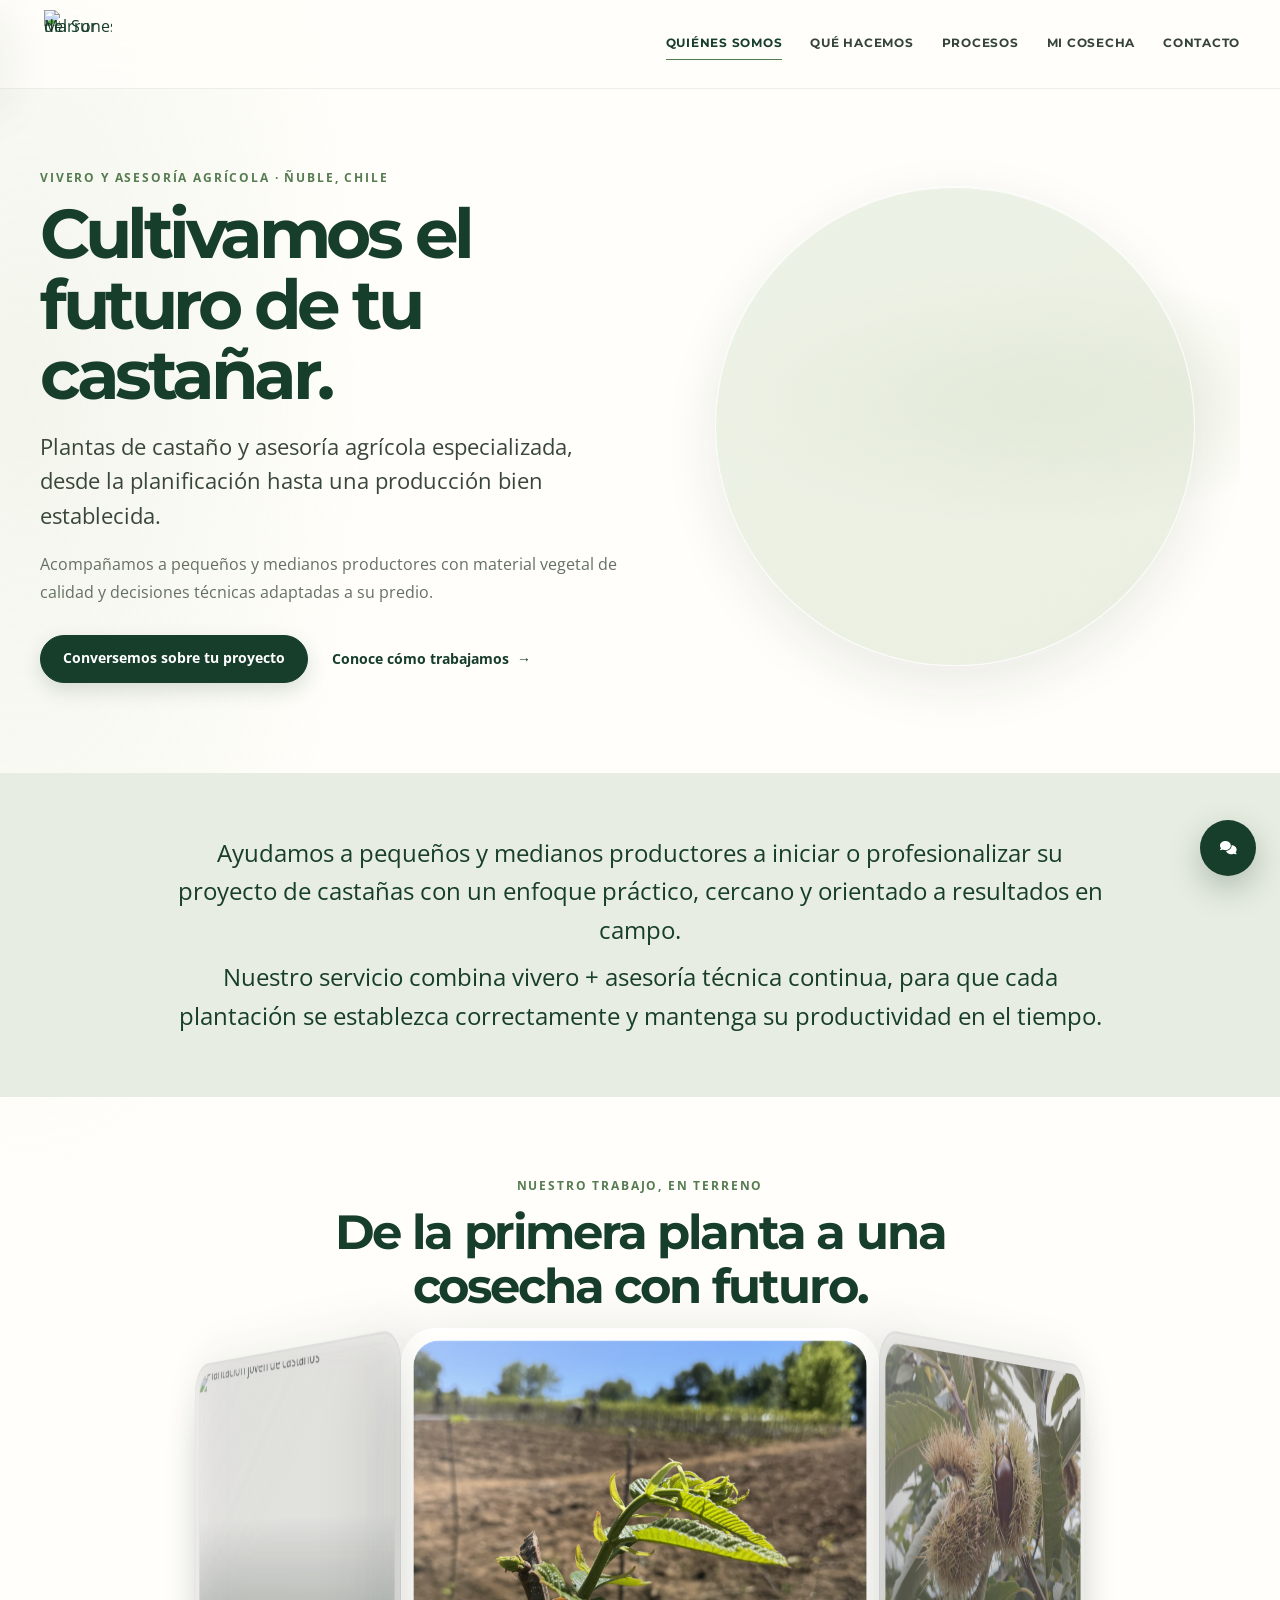
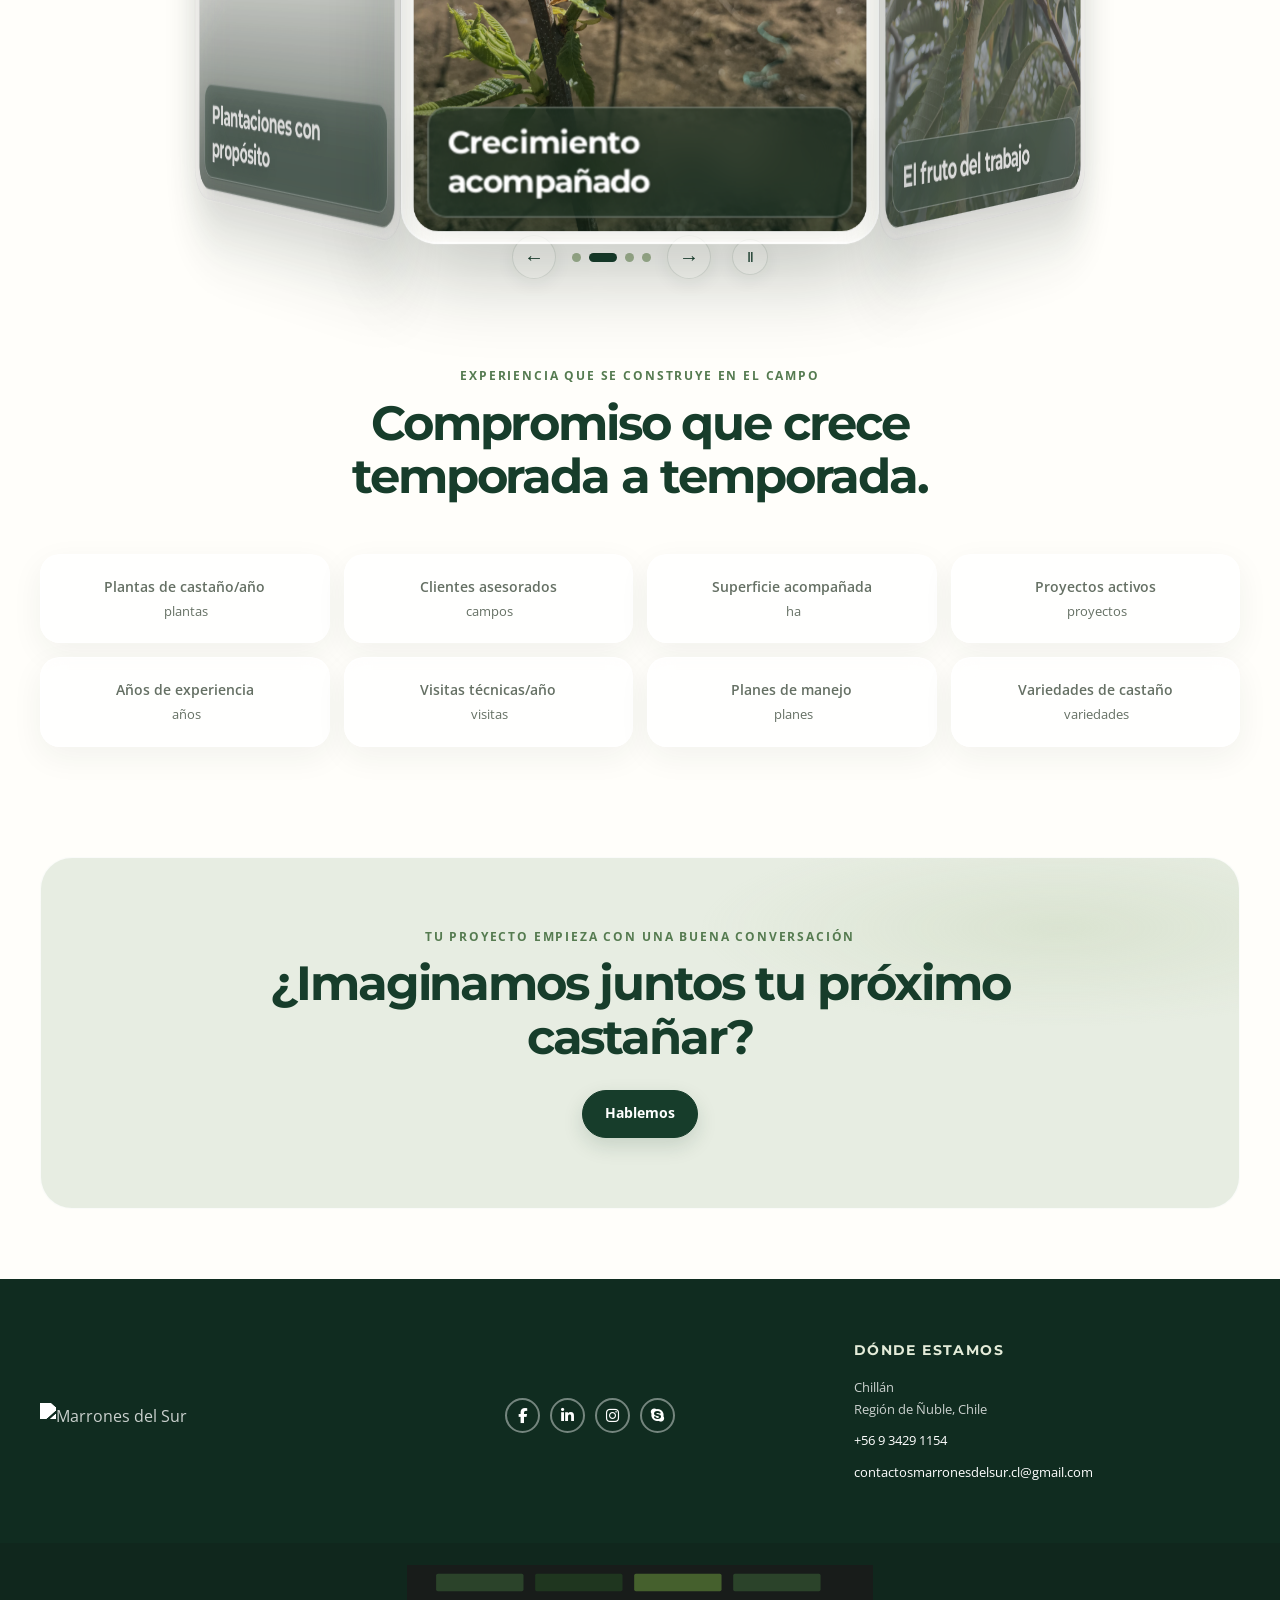
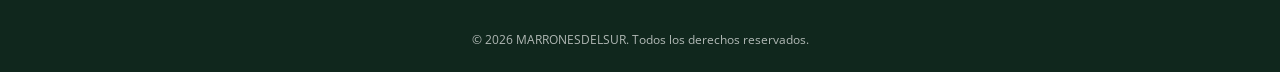
==== index.html @ cff436ea "Add files via upload" ====
<!DOCTYPE html>
<html lang="es">
<head>
    <meta charset="UTF-8">
    <meta name="viewport" content="width=device-width, initial-scale=1.0">
    <title>Marrones del Sur — Plantas y asesoría agrícola</title>
    <meta name="description" content="Vivero de plantas de castaño y asesoría agrícola en Ñuble, Chile. Acompañamos proyectos de plantación desde el diseño hasta la producción.">
    <link rel="stylesheet" href="styles.css">
    <link rel="preconnect" href="https://fonts.googleapis.com">
    <link rel="preconnect" href="https://fonts.gstatic.com" crossorigin>
    <link href="https://fonts.googleapis.com/css2?family=Montserrat:wght@400;700;900&family=Open+Sans:wght@400;700&display=swap" rel="stylesheet">
    <link rel="stylesheet" href="https://cdnjs.cloudflare.com/ajax/libs/font-awesome/6.4.0/css/all.min.css">
</head>
<body>
    <div class="site-wrapper">
        <header class="site-header">
            <div class="bnt-container header-inner">
                <button type="button" class="mobile-menu-trigger" aria-label="Abrir menú">
                    <span class="stick"></span><span class="stick"></span><span class="stick"></span>
                </button>
                <div class="logo">
                    <a href="index.html">
                        <img class="logo-desktop" src="assets/img/logop.png" width="220" height="220" alt="Marrones del Sur">
                        <img class="logo-mobile" src="assets/img/logop.png" width="220" height="220" alt="Marrones del Sur">
                    </a>
                </div>
                <nav class="header-menu nav-primary" id="nav-primary">
                    <ul class="primary-menu">
                        <li><a href="index.html" aria-current="page">Quiénes somos</a></li>
                        <li><a href="fazemos.html">Qué hacemos</a></li>
                        <li><a href="plantas.html">Procesos</a></li>
                        <li><a href="mycosech.html">Mi Cosecha</a></li>
                        <li><a href="contactos.html">Contacto</a></li>
                    </ul>
                </nav>
            </div>
            <div class="mobile-menu-shadow" id="mobile-shadow" hidden></div>
            <nav class="nav-mobile-panel" id="nav-mobile" aria-hidden="true">
                <button type="button" class="mobile-close" id="mobile-close" aria-label="Cerrar menú">&times;</button>
                <ul class="primary-mobile-menu">
                    <li><a href="index.html" aria-current="page">Quiénes somos</a></li>
                    <li><a href="fazemos.html">Qué hacemos</a></li>
                    <li><a href="plantas.html">Procesos</a></li>
                    <li><a href="mycosech.html">Mi Cosecha</a></li>
                    <li><a href="contactos.html">Contacto</a></li>
                </ul>
            </nav>
        </header>

        <main class="site-content">
            <div class="bnt-container content-page">
                <article class="page-article">
                    <div class="entry-content">
                        <section class="row-hero vc-row">
                            <div class="col-spacer"></div>
                            <div class="col-main hero-main">
                                <div class="hero-copy">
                                    <p class="eyebrow">Vivero y asesoría agrícola · Ñuble, Chile</p>
                                    <h1 class="ctadeifilheaders">Cultivamos el futuro de tu castañar.</h1>
                                    <p class="hero-lead">Plantas de castaño y asesoría agrícola especializada, desde la planificación hasta una producción bien establecida.</p>
                                </div>
                                <div class="deifiljustify">
                                    <p>Acompañamos a pequeños y medianos productores con material vegetal de calidad y decisiones técnicas adaptadas a su predio.</p>
                                </div>
                                <div class="hero-actions">
                                    <a class="button-link" href="contactos.html">Conversemos sobre tu proyecto</a>
                                    <a class="text-link" href="fazemos.html">Conoce cómo trabajamos <span aria-hidden="true">→</span></a>
                                </div>
                            </div>
                            <div class="col-image hero-image-wrap">
                                <figure class="dfmaximage hero-video-frame">
                                    <video class="hero-video" autoplay muted loop playsinline preload="metadata" aria-label="Video de Marrones del Sur">
                                        <source src="assets/img/video1.mp4" type="video/mp4">
                                        Tu navegador no admite la reproducción de video.
                                    </video>
                                </figure>
                            </div>
                        </section>

                        <section class="band-awards vc-row">
                            <div class="col-spacer"></div>
                            <div class="col-main awards-inner ctadeifilsm">
                                <p>Ayudamos a pequeños y medianos productores a iniciar o profesionalizar su proyecto de castañas con un enfoque práctico, cercano y orientado a resultados en campo.</p>
                                <p>Nuestro servicio combina vivero + asesoría técnica continua, para que cada plantación se establezca correctamente y mantenga su productividad en el tiempo.</p>
                            </div>
                            <div class="col-spacer"></div>
                        </section>

                        <section class="section-heading">
                            <p class="eyebrow">Nuestro trabajo, en terreno</p>
                            <h2>De la primera planta a una cosecha con futuro.</h2>
                        </section>

                        <section class="gallery-carousel" role="region" aria-label="Galería fotográfica" aria-roledescription="carrusel">
                            <div class="gallery-viewport">
                                <div class="gallery-track" aria-live="off">
                                    <figure class="gallery-cell" role="group" aria-roledescription="diapositiva" aria-label="1 de 4">
                                        <img src="assets/img/1.jpg" alt="Plantación joven de castaños" loading="lazy">
                                        <figcaption>Plantaciones con propósito</figcaption>
                                    </figure>
                                    <figure class="gallery-cell" role="group" aria-roledescription="diapositiva" aria-label="2 de 4" aria-hidden="true">
                                        <img src="assets/img/2.jpg" alt="Brote joven de castaño en terreno" loading="lazy">
                                        <figcaption>Crecimiento acompañado</figcaption>
                                    </figure>
                                    <figure class="gallery-cell" role="group" aria-roledescription="diapositiva" aria-label="3 de 4" aria-hidden="true">
                                        <img src="assets/img/3.jpg" alt="Erizos de castaño en el árbol" loading="lazy">
                                        <figcaption>El fruto del trabajo</figcaption>
                                    </figure>
                                    <figure class="gallery-cell" role="group" aria-roledescription="diapositiva" aria-label="4 de 4" aria-hidden="true">
                                        <img src="assets/img/4.jpg" alt="Productor recorriendo una plantación de castaños" loading="lazy">
                                        <figcaption>Experiencia de campo</figcaption>
                                    </figure>
                                </div>
                            </div>
                            <div class="gallery-controls" aria-label="Controles de la galería">
                                <button class="gallery-arrow gallery-prev" type="button" aria-label="Fotografía anterior">&larr;</button>
                                <div class="gallery-pagination" role="group" aria-label="Elegir fotografía">
                                    <button type="button" aria-label="Mostrar fotografía 1" aria-pressed="true"></button>
                                    <button type="button" aria-label="Mostrar fotografía 2" aria-pressed="false"></button>
                                    <button type="button" aria-label="Mostrar fotografía 3" aria-pressed="false"></button>
                                    <button type="button" aria-label="Mostrar fotografía 4" aria-pressed="false"></button>
                                </div>
                                <button class="gallery-arrow gallery-next" type="button" aria-label="Fotografía siguiente">&rarr;</button>
                                <button class="gallery-autoplay" type="button" aria-label="Pausar carrusel" aria-pressed="false">
                                    <span aria-hidden="true">Ⅱ</span>
                                </button>
                            </div>
                        </section>

                        <section class="stats-section">
                            <div class="section-heading stats-heading">
                                <p class="eyebrow">Experiencia que se construye en el campo</p>
                                <h2>Compromiso que crece temporada a temporada.</h2>
                            </div>
                            <div class="stats-row">
                                <div class="contador">
                                    <div class="contadornome">Plantas de castaño/año</div>
                                    <div class="contadorvalor"><span class="mycontador" data-valor="120000"></span><span class="suffix"> plantas</span></div>
                                </div>
                                <div class="contador">
                                    <div class="contadornome">Clientes asesorados</div>
                                    <div class="contadorvalor"><span class="mycontador" data-valor="350"></span><span class="suffix"> campos</span></div>
                                </div>
                                <div class="contador">
                                    <div class="contadornome">Superficie acompañada</div>
                                    <div class="contadorvalor"><span class="mycontador" data-valor="4200"></span><span class="suffix"> ha</span></div>
                                </div>
                                <div class="contador">
                                    <div class="contadornome">Proyectos activos</div>
                                    <div class="contadorvalor"><span class="mycontador" data-valor="95"></span><span class="suffix"> proyectos</span></div>
                                </div>
                            </div>
                            <div class="stats-row stats-row-second">
                                <div class="contador">
                                    <div class="contadornome">Años de experiencia</div>
                                    <div class="contadorvalor"><span class="mycontador" data-valor="14"></span><span class="suffix"> años</span></div>
                                </div>
                                <div class="contador">
                                    <div class="contadornome">Visitas técnicas/año</div>
                                    <div class="contadorvalor"><span class="mycontador" data-valor="780"></span><span class="suffix"> visitas</span></div>
                                </div>
                                <div class="contador">
                                    <div class="contadornome">Planes de manejo</div>
                                    <div class="contadorvalor"><span class="mycontador" data-valor="260"></span><span class="suffix"> planes</span></div>
                                </div>
                                <div class="contador">
                                    <div class="contadornome">Variedades de castaño</div>
                                    <div class="contadorvalor"><span class="mycontador" data-valor="18"></span><span class="suffix"> variedades</span></div>
                                </div>
                            </div>
                        </section>
                        <section class="home-cta">
                            <p class="eyebrow">Tu proyecto empieza con una buena conversación</p>
                            <h2>¿Imaginamos juntos tu próximo castañar?</h2>
                            <a class="button-link" href="contactos.html">Hablemos</a>
                        </section>
                    </div>
                </article>
            </div>
        </main>

        <footer class="site-footer">
            <div class="sidebar-footer">
                <div class="bnt-container footer-widgets">
                    <div class="widget-footer footer-logo">
                        <img src="assets/img/logop.png" width="199" height="91" alt="Marrones del Sur">
                    </div>
                    <div class="widget-footer footer-social-wrap">
                        <ul class="list-inline">
                            <li><a href="https://www.facebook.com/profile.php?id=61589326258196" target="_blank" rel="noopener" class="btn-social btn-outline" aria-label="Facebook"><i class="fab fa-facebook-f"></i></a></li>
                            <li><a href="https://www.linkedin.com/in/marrones-del-sur-b5a795414/" target="_blank" rel="noopener" class="btn-social btn-outline" aria-label="LinkedIn"><i class="fab fa-linkedin-in"></i></a></li>
                            <li><a href="https://www.instagram.com/marronesdelsur/" target="_blank" rel="noopener" class="btn-social btn-outline" aria-label="Instagram"><i class="fab fa-instagram"></i></a></li>
                            <li><a href="skype:live:deifil.technology_3?chat" class="btn-social btn-outline" aria-label="Skype"><i class="fab fa-skype"></i></a></li>
                        </ul>
                    </div>
                    <div class="widget-footer">
                        <h3 class="widget-title">DÓNDE ESTAMOS</h3>
                        <div class="textwidget">
                            <p>Chillán<br>Región de Ñuble, Chile</p>
                            <p><a href="tel:+56934291154">+56 9 3429 1154</a></p>
                            <p><a href="mailto:contactosmarronesdelsur.cl@gmail.com">contactosmarronesdelsur.cl@gmail.com</a></p>
                        </div>
                    </div>
                </div>
            </div>
            <div class="bottom-footer">
                <div class="bnt-container bottom-inner">
                    <img class="financiamento" src="barra-financiamento.svg" alt="barra de financiamento">
                    <p class="copyright">© 2026 MARRONESDELSUR. Todos los derechos reservados.</p>
                    <div class="byaddup">
                        <span class="byaddup-credit"><span class="line"></span>by<span class="therock">JLSP</span></span>
                    </div>
                </div>
            </div>
        </footer>
    </div>

    <div class="chatbot-widget">
        <button type="button" class="chatbot-toggle" aria-expanded="false" aria-label="Abrir chat de ayuda">
            <span class="chatbot-icon"><i class="fas fa-comments"></i></span>
        </button>
        <div class="chatbot-panel" hidden>
            <div class="chatbot-header">
                <span>Asistente</span>
                <button type="button" class="chatbot-close" aria-label="Cerrar chat">&times;</button>
            </div>
            <div class="chatbot-body" aria-live="polite">
                <div class="chatbot-message bot">Hola, ¿en qué podemos ayudarte hoy?</div>
            </div>
            <form class="chatbot-form">
                <label class="screen-reader" for="chatbot-input">Mensaje para el chat</label>
                <input id="chatbot-input" class="chatbot-input" type="text" placeholder="Escribe tu mensaje..." autocomplete="off">
                <button type="submit" class="chatbot-send">Enviar</button>
            </form>
        </div>
    </div>
    <script src="script.js"></script>
</body>
</html>
---- styles.css ----
﻿/* RÃ©plica visual home-es Deifil (tema addup + estilos propios del sitio) */

*,
*::before,
*::after {
    box-sizing: border-box;
}

html {
    font-size: 62.5%;
    overflow-y: scroll;
}

body {
    margin: 0;
    font-family: "Open Sans", Arial, sans-serif;
    font-size: 1.4rem;
    line-height: 1.5;
    color: #333;
    background: #fff;
}

img {
    max-width: 100%;
    height: auto;
    vertical-align: middle;
}

a {
    color: #003300;
    text-decoration: none;
}

a:hover {
    text-decoration: underline;
}

.site-wrapper {
    margin: 0 auto;
    position: relative;
}

.bnt-container {
    width: 100%;
    margin: 0 auto;
    padding: 0 5%;
    max-width: 1200px;
}

/* â€”â€” Header (addup) â€”â€” */
.site-header {
    background: #fff;
    z-index: 999;
}

.header-inner {
    display: flex;
    justify-content: space-between;
    align-items: center;
    flex-wrap: wrap;
    padding-top: 2rem;
    padding-bottom: 2rem;
    gap: 1rem;
}

.logo a {
    display: inline-flex;
    align-items: center;
    justify-content: center;
    width: 110px;
    height: 110px;
    line-height: 0;
    background: #ffffff;
    border-radius: 0 !important;
    overflow: hidden;
}

.logo a img,
.logo-desktop,
.logo-mobile {
    border-radius: 0 !important;
}

.logo-desktop {
    display: block;
    max-height: 90px;
    width: auto;
}

.logo-mobile {
    display: none;
    max-height: 80px;
}

.nav-primary {
    display: flex;
    justify-content: flex-end;
}

.primary-menu {
    display: flex;
    flex-wrap: wrap;
    list-style: none;
    margin: 0;
    padding: 0;
    gap: 0 3rem;
    font-family: Montserrat, Arial, sans-serif;
    font-weight: 400;
    text-transform: uppercase;
    font-size: 1.2rem;
}

.primary-menu li {
    margin: 0;
}

.primary-menu a {
    display: block;
    padding: 1.5rem 0;
    color: #333;
    text-decoration: none;
    transition: color 0.2s ease-in-out;
}

.primary-menu a:hover {
    color: #00b285;
    text-decoration: none;
}

.primary-menu a[aria-current="page"] {
    color: #00b285;
    text-decoration: none;
}

.mobile-menu-trigger {
    display: none;
    flex-direction: column;
    justify-content: center;
    gap: 0.4rem;
    width: 6rem;
    padding: 1rem 0;
    background: none;
    border: none;
    cursor: pointer;
    color: #333;
}

.mobile-menu-trigger .stick {
    display: block;
    height: 0.4rem;
    width: 2.4rem;
    background: currentColor;
}

.mobile-menu-shadow {
    display: none;
    position: fixed;
    inset: 0;
    background: #000;
    opacity: 0.6;
    z-index: 99998;
}

.mobile-menu-shadow.is-open {
    display: block;
}

.nav-mobile-panel {
    position: fixed;
    z-index: 99999;
    top: 0;
    left: 0;
    height: 100%;
    width: min(80%, 320px);
    max-width: 80%;
    background: #ddd;
    padding: 4rem 0 1rem;
    transform: translateX(-100%);
    transition: transform 0.35s ease;
    overflow-y: auto;
    font-family: Montserrat, Arial, sans-serif;
}

.nav-mobile-panel.is-open {
    transform: translateX(0);
}

.mobile-close {
    position: absolute;
    top: 1rem;
    right: 1.5rem;
    font-size: 3rem;
    line-height: 1;
    background: none;
    border: none;
    cursor: pointer;
    color: #333;
}

.primary-mobile-menu {
    list-style: none;
    margin: 0;
    padding: 0;
}

.primary-mobile-menu a {
    display: block;
    font-size: 1.8rem;
    text-transform: uppercase;
    padding: 1rem 3rem;
    border-bottom: 1px solid #ccc;
    color: #333;
}

.primary-mobile-menu a:hover {
    background: #ccc;
    text-decoration: none;
}

/* â€”â€” Contenido â€”â€” */
.site-content {
    padding: 0 0 4rem;
}

.screen-reader {
    position: absolute;
    width: 1px;
    height: 1px;
    padding: 0;
    margin: -1px;
    overflow: hidden;
    clip: rect(0, 0, 0, 0);
    white-space: nowrap;
    border: 0;
}

.entry-content {
    margin-top: -4rem;
}

/* Hero fila tipo VC full width + columnas */
.row-hero {
    display: grid;
    grid-template-columns: 1fr minmax(0, 5.5fr) minmax(0, 3fr);
    gap: 0;
    align-items: start;
    margin-top: -4rem;
    padding-bottom: 2rem;
    background: #fff;
}

.col-spacer {
    min-height: 1px;
}

.hero-main {
    padding: 6rem 4% 4rem;
    min-width: 0; /* evitar que el contenido se encoja inesperadamente */
}

.ctadeifilheaders {
    color: #003300 !important;
    font-size: 4rem;
    font-weight: 900;
    line-height: 1.15;
    margin-bottom: 2rem;
}

.ctadeifilheaders p {
    margin: 0;
}

.deifiljustify {
    font-size: 1.4rem;
    line-height: 1.65;
    color: #333;
}

.deifiljustify p {
    margin: 0 0 1.6rem;
    text-align: justify;
}

.hero-image-wrap {
    padding: 4rem 5% 4rem 0;
    display: flex;
    justify-content: flex-end;
    align-items: center;
    min-width: 0;
}

@keyframes dfmaximage-appear {
    from {
        opacity: 0;
        transform: translateY(1.6rem);
    }
    to {
        opacity: 1;
        transform: translateY(0);
    }
}

.dfmaximage {
    width: 100%;
    max-width: 600px;
}
.dfmaximage img {
    max-height: 500px;
    width: auto;
    max-width: 100%;
    display: block;
    animation: dfmaximage-appear 0.85s ease-out 0.12s both;
}

/* Mano detrás de las castañas: superponer con grid y animar subiendo sin mover la posición de las castañas */
.dfmaximage {
    position: relative;
    display: grid; /* coloca ambas imágenes en la misma celda para superponerlas */
    isolation: isolate; /* garantizar que los z-index de los hijos respeten el orden dentro de este contenedor */
}
.dfmaximage img {
    grid-area: 1/1;
    justify-self: end;
    align-self: end;
    width: auto;
    max-height: 500px;
}
.dfmaximage img.img-castanas {
    position: relative;
    z-index: 10; /* las castañas permanecen siempre por delante */
}
.dfmaximage img.img-hand {
    position: relative;
    z-index: 1; /* mano permanentemente detrás */
    transform-origin: center bottom;
    /* iniciar claramente detrás de las castañas */
    transform: translateY(120px);
    /* animación una sola vez y mantener el estado final (quedarse arriba) */
    animation: hand-rise 3.2s ease-in-out 0.25s 1 forwards;
    will-change: transform;
}

@keyframes hand-rise {
    0% { transform: translateY(120px) scale(1); }
    30% { transform: translateY(20px) scale(0.98); }
    50% { transform: translateY(-30px) scale(1.02); }
    75% { transform: translateY(-20px) scale(1); }
    100% { transform: translateY(-30px) scale(1.02); } /* quedarse arriba */
}

@media (prefers-reduced-motion: reduce) {
    .dfmaximage img.img-hand { animation: none; }
}

/* Forzar figura e imagen a ocupar la columna derecha en layouts flex/grid */
.hero-image-wrap > .dfmaximage {
    width: 100% !important;
    min-width: 0 !important;
    flex: 1 1 100% !important;
    display: block !important;
}
.hero-image-wrap > .dfmaximage img {
    width: auto !important;
    height: auto !important;
    max-width: 100% !important;
}

    .chatbot-widget {
        position: fixed;
        right: 1.5rem;
        bottom: 1.5rem;
        z-index: 999999;
        font-family: "Open Sans", Arial, sans-serif;
        text-align: left;
    }

    .chatbot-toggle {
        display: inline-flex;
        align-items: center;
        justify-content: center;
        width: 4.8rem;
        height: 4.8rem;
        border: none;
        border-radius: 50%;
        background: #00b285;
        color: #fff;
        cursor: pointer;
        box-shadow: 0 1rem 2rem rgba(0, 0, 0, 0.18);
    }

    .chatbot-toggle:hover,
    .chatbot-close:hover,
    .chatbot-send:hover {
        filter: brightness(1.05);
    }

    .chatbot-panel {
        display: flex;
        flex-direction: column;
        width: min(320px, calc(100vw - 3rem));
        max-height: 420px;
        margin-top: 0.75rem;
        padding: 1rem;
        border-radius: 1rem;
        background: #fff;
        box-shadow: 0 1rem 2rem rgba(0, 0, 0, 0.18);
        border: 1px solid rgba(0, 0, 0, 0.08);
    }

    .chatbot-header {
        display: flex;
        justify-content: space-between;
        align-items: center;
        gap: 0.5rem;
        margin-bottom: 0.75rem;
        font-weight: 700;
        color: #003300;
    }

    .chatbot-close {
        width: 2.6rem;
        height: 2.6rem;
        border: none;
        border-radius: 50%;
        background: #f2f2f2;
        color: #333;
        cursor: pointer;
        font-size: 1.4rem;
        line-height: 1;
    }

    .chatbot-body {
        overflow-y: auto;
        flex: 1;
        padding-right: 0.25rem;
    }

    .chatbot-message {
        margin-bottom: 0.75rem;
        padding: 0.85rem 1rem;
        border-radius: 1rem;
        max-width: 100%;
        line-height: 1.4;
    }

    .chatbot-message.bot {
        background: #f7f9f5;
        color: #333;
        align-self: flex-start;
    }

    .chatbot-message.user {
        background: #00b285;
        color: #fff;
        align-self: flex-end;
    }

    .chatbot-form {
        display: flex;
        gap: 0.5rem;
        margin-top: 0.75rem;
    }

    .chatbot-input {
        flex: 1;
        min-width: 0;
        padding: 0.9rem 1rem;
        border: 1px solid #ccc;
        border-radius: 999px;
        font: inherit;
    }

    .chatbot-send {
        min-width: 5.5rem;
        border: none;
        border-radius: 999px;
        background: #00b285;
        color: #fff;
        cursor: pointer;
        padding: 0 1rem;
        font-weight: 700;
    }

    .chatbot-panel[hidden] {
        display: none;
    }

/* Banda premios */
.band-awards {
    display: grid;
    grid-template-columns: 1fr minmax(0, 6fr) 1fr;
    background-color: #cce5cc !important;
    width: 100vw;
    max-width: 100vw;
    margin-left: calc(50% - 50vw);
    margin-right: calc(50% - 50vw);
    margin-top: -1.2rem;
    padding: 0;
}

.awards-inner {
    padding: 3.5rem 5% 5rem;
}

.ctadeifilsm {
    color: #003300 !important;
    font-size: 1.4rem;
    font-weight: 900;
    text-align: center;
}

.ctadeifilsm p {
    margin: 0 0 1.2rem;
}

/* GalerÃ­a 4 columnas a ancho completo */
.gallery-row {
    display: grid;
    grid-template-columns: repeat(4, 1fr);
    gap: 0;
    margin-top: -4rem;
    width: 100vw;
    max-width: 100vw;
    margin-left: calc(50% - 50vw);
    margin-right: calc(50% - 50vw);
    position: relative;
    animation: galleryWheel 20s ease-in-out infinite;
}

.gallery-cell {
    line-height: 0;
    overflow: hidden;
    min-height: 200px;
}

.gallery-cell img {
    width: 100%;
    height: auto;
    object-fit: cover;
    display: block;
}

@keyframes galleryWheel {
    0% { transform: translateX(0); }
    25% { transform: translateX(6%); }
    50% { transform: translateX(0); }
    75% { transform: translateX(-6%); }
    100% { transform: translateX(0); }
}

/* Respecta la preferencia de usuario por reducir movimiento */
@media (prefers-reduced-motion: reduce) {
    .gallery-row { animation: none; }
}

/* EstadÃ­sticas / contadores */
.stats-section {
    margin-top: 7.5rem;
    margin-bottom: 4rem;
    padding: 0;
}

.stats-row {
    display: grid;
    grid-template-columns: repeat(4, 1fr);
    gap: 2rem 1.5rem;
    margin-bottom: 4rem;
}

.stats-row-second {
    margin-top: 3.5rem;
    padding-top: 3.5rem;
    border-top: 1px solid #ddd;
}

.contador {
    color: #003300;
    text-align: center;
}

.contadornome {
    font-size: 2rem;
    text-align: center;
    font-weight: 900;
    margin-bottom: 0.8rem;
    line-height: 1.25;
}

.contadorvalor {
    display: flex;
    align-items: baseline;
    justify-content: center;
    flex-wrap: wrap;
    gap: 0.25rem;
    font-size: 4.8rem;
    font-weight: 900;
    line-height: 1;
}

.mycontador {
    min-width: 0;
}

.contadorvalor .suffix {
    font-size: 1.6rem;
    font-weight: 400;
    color: #333;
}

/* â€”â€” Footer â€”â€” */
.site-footer {
    color: #ccc;
}

.sidebar-footer {
    background-color: #003300;
    padding: 5rem 0 4rem;
}

.footer-widgets {
    display: grid;
    grid-template-columns: repeat(4, 1fr);
    gap: 3rem 2rem;
    align-items: start;
}

.footer-logo img {
    max-width: 199px;
}

.widget-title {
    font-family: Montserrat, Arial, sans-serif;
    font-size: 1.4rem;
    font-weight: 700;
    text-transform: uppercase;
    letter-spacing: 0.12em;
    color: #fff;
    margin: 0 0 2rem;
}

.footer-menu {
    list-style: none;
    margin: 0;
    padding: 0;
}

.footer-menu li {
    margin-bottom: 0.8rem;
    border-bottom: 1px solid rgba(255, 255, 255, 0.15);
    padding-bottom: 0.8rem;
}

.footer-menu li:last-child {
    border-bottom: none;
}

.footer-menu a,
.textwidget a {
    color: #fff;
    font-size: 1.3rem;
    text-decoration: none;
}

.footer-menu a:hover,
.textwidget a:hover {
    border-bottom: 1px solid #fff;
    text-decoration: none;
}

.textwidget {
    font-size: 1.3rem;
    line-height: 1.65;
}

.textwidget p {
    margin: 0 0 1rem;
}

.list-inline {
    display: flex;
    justify-content: space-around;
    align-items: center;
    flex-wrap: wrap;
    gap: 1rem;
    list-style: none;
    margin: 0;
    padding: 0;
}

.btn-social {
    display: inline-flex;
    align-items: center;
    justify-content: center;
    width: 35px;
    height: 35px;
    border: 2px solid #fff;
    border-radius: 100%;
    font-size: 1.5rem;
    line-height: 1;
    color: #fff;
    transition: background 0.2s, color 0.2s;
}

.btn-social:hover {
    background: #fff;
    color: #003300;
    text-decoration: none;
}

.bottom-footer {
    position: relative;
    background: #fff;
    color: #333;
    text-align: center;
    padding-bottom: 5rem;
}

.bottom-inner {
    padding-top: 3rem;
    padding-bottom: 2rem;
}

.financiamento {
    height: 35px;
    width: auto;
    max-width: 100%;
    margin-bottom: 2rem;
}

.copyright {
    font-size: 1.2rem;
    margin: 3rem 0 0;
}

.byaddup {
    position: absolute;
    bottom: 2rem;
    right: 6%;
    z-index: 10;
}

.byaddup a,
.byaddup .byaddup-credit {
    display: inline-block;
    font-size: 1.4rem;
    transform: rotate(90deg);
    transform-origin: bottom right;
    text-decoration: none;
    color: #003300;
}

.byaddup a:hover {
    border: 0;
}

.byaddup .line {
    display: inline-block;
    margin-right: 5px;
    width: 25px;
    height: 2px;
    background-color: #003300;
    vertical-align: middle;
}

.byaddup .therock {
    margin-left: 5px;
    font-weight: 700;
}

.inner-hero {
    background: #cce5cc;
    margin-top: -2rem;
    padding: 6rem 0 4rem;
}

.inner-hero h1 {
    margin: 0 0 1rem;
    font-family: Montserrat, Arial, sans-serif;
    font-size: 4rem;
    color: #003300;
    line-height: 1.15;
}

.inner-hero p {
    margin: 0;
    font-size: 1.7rem;
    color: #003300;
    max-width: 860px;
}

.page-section {
    padding: 5rem 0;
}

.page-section h2 {
    margin: 0 0 1.6rem;
    color: #003300;
    font-family: Montserrat, Arial, sans-serif;
    font-size: 2.8rem;
}

.page-section p {
    margin: 0 0 1.4rem;
}

.service-grid {
    display: grid;
    grid-template-columns: repeat(3, 1fr);
    gap: 2rem;
    margin-top: 2rem;
}

.service-card {
    border: 1px solid #ddd;
    padding: 2rem;
    background: #fff;
}

.service-card h3 {
    margin: 0 0 1rem;
    color: #003300;
    font-size: 2rem;
}

.phase-section {
    padding: 5rem 0 2rem;
}

.phase-section h2 {
    margin: 0 0 2rem;
    color: #003300;
    font-family: Montserrat, Arial, sans-serif;
    font-size: 2.8rem;
}

.phase-grid {
    display: grid;
    grid-template-columns: repeat(3, 1fr);
    gap: 2rem;
}

.phase-card {
    border: 1px solid #ddd;
    padding: 2rem;
    background: #fff;
}

.phase-badge {
    display: inline-block;
    margin-bottom: 0.8rem;
    font-size: 1.2rem;
    font-weight: 700;
    letter-spacing: 0.08em;
    color: #003300;
}

.phase-card h3 {
    margin: 0 0 1rem;
    color: #003300;
    font-size: 2rem;
}

/* Clone visual closer to "O que fazemos" */
.oqf-intro-band {
    width: 100vw;
    margin-left: calc(50% - 50vw);
    margin-right: calc(50% - 50vw);
    background: #cce5cc;
    padding: 6rem 0;
}

.oqf-intro-text {
    max-width: 900px;
    margin: 0 auto;
    text-align: center;
    color: #003300;
    font-size: 3rem;
    font-weight: 300;
    line-height: 1.35;
}

.oqf-title-row {
    padding: 4rem 0 2rem;
}

.oqf-title {
    margin: 0;
    color: #003300;
    font-size: 4rem;
    font-weight: 900;
    font-family: Montserrat, Arial, sans-serif;
}

.oqf-two-col {
    display: grid;
    grid-template-columns: 1fr 1fr;
    gap: 3rem;
    padding-bottom: 2rem;
}

.oqf-two-col p {
    margin: 0 0 1.6rem;
    text-align: justify;
}

.methodology-wrap {
    width: 100vw;
    max-width: 100vw;
    position: relative;
    left: 50%;
    right: 50%;
    margin-left: -50vw;
    margin-right: -50vw;
    padding: 0;
    background: #fff;
}

/* Force full-bleed methodology on "Que hacemos" page */
.page-oqf .content-page {
    width: 100%;
    max-width: none;
    padding-left: 0;
    padding-right: 0;
}

.page-oqf .entry-content {
    overflow: visible;
    margin-top: 0;
}

.page-oqf .site-content,
.page-oqf .content-page,
.page-oqf .page-article,
.page-oqf .entry-content {
    width: 100% !important;
    max-width: none !important;
    margin-left: 0 !important;
    margin-right: 0 !important;
    padding-left: 0 !important;
    padding-right: 0 !important;
}

.page-oqf .methodology-wrap {
    width: 100% !important;
    max-width: none !important;
    left: auto !important;
    right: auto !important;
    margin-left: 0 !important;
    margin-right: 0 !important;
    transform: none !important;
}

.page-oqf .methodology-grid {
    width: 100% !important;
    gap: 0;
    padding: 0;
    scroll-padding-inline: 0;
    box-sizing: border-box;
}

.page-oqf .method-card {
    flex: 0 0 100% !important;
    width: 100%;
    /* Altura fija: evita que el texto alargue la franja de la galería */
    height: 520px !important;
    min-height: 520px !important;
    max-height: 520px !important;
    padding: 0.9rem 5% !important;
    border-radius: 0;
    box-sizing: border-box;
    scroll-snap-align: start;
    scroll-snap-stop: always;
    overflow: hidden;
}

.page-oqf .method-phase {
    margin-bottom: 0.35rem;
    font-size: 1.05rem;
    padding: 0.2rem 0.45rem;
}

.page-oqf .method-card h3 {
    font-size: 1.35rem;
    line-height: 1.15;
    margin: 0 0 0.35rem;
}

.page-oqf .method-card p {
    font-size: 0.95rem;
    line-height: 1.35;
    margin: 0;
}

.methodology-grid {
    display: flex;
    width: 100%;
    overflow-x: auto;
    scroll-snap-type: x mandatory;
    scrollbar-width: none;
    gap: 0;
}

.methodology-grid::-webkit-scrollbar {
    display: none;
}

.method-card {
    flex: 0 0 100%;
    min-height: 515px;
    padding: 1.6rem 5%;
    color: #fff;
    position: relative;
    overflow: hidden;
    scroll-snap-align: start;
}

.method-image {
    position: absolute;
    inset: 0;
    width: 100%;
    height: 100%;
    object-fit: cover;
}

.method-card::before {
    content: "";
    position: absolute;
    inset: 0;
    background: transparent;
}

.method-card > * {
    position: relative;
    z-index: 1;
}

.method-phase {
    display: inline-block;
    font-size: 1.3rem;
    letter-spacing: 0.1em;
    font-weight: 700;
    margin-bottom: 1rem;
    padding: 0.4rem 0.8rem;
    border: 1px solid rgba(255, 255, 255, 0.65);
}

.method-card h3 {
    margin: 0 0 1rem;
    font-size: 2rem;
    line-height: 1.2;
    color: #fff;
    max-width: 42ch;
    text-shadow: 0 2px 10px rgba(0, 0, 0, 0.35);
}

.method-card p {
    margin: 0;
    font-size: 1.3rem;
    line-height: 1.5;
    max-width: 48ch;
    text-shadow: 0 2px 10px rgba(0, 0, 0, 0.35);
}

.method-nav {
    position: absolute;
    top: 50%;
    transform: translateY(-50%);
    width: 44px;
    height: 44px;
    border: none;
    border-radius: 50%;
    background: rgba(0, 0, 0, 0.45);
    color: #fff;
    font-size: 2.4rem;
    line-height: 1;
    cursor: pointer;
    z-index: 3;
}

.method-nav:hover {
    background: rgba(0, 0, 0, 0.65);
}

.method-nav:disabled {
    cursor: default;
    opacity: 0.42;
}

.method-nav.prev {
    left: 16px;
}

.method-nav.next {
    right: 16px;
}

.oqf-photo-credit {
    max-width: 720px;
    margin: 0 auto 1rem;
    padding: 0 5%;
    font-size: 1.2rem;
    line-height: 1.45;
    color: #666;
    text-align: center;
}

.oqf-cta {
    text-align: center;
    padding: 3.5rem 0 1rem;
}

.oqf-cta .button-link {
    display: inline-block;
    background: #cce5cc;
    color: #003300;
    border: 2px solid #003300;
    padding: 1.2rem 2.2rem;
    font-weight: 700;
    text-transform: uppercase;
    font-size: 1.3rem;
    text-decoration: none;
}

.oqf-cta .button-link:hover {
    background: #003300;
    color: #fff;
}

/* Plantas page clone */
.page-plantas .site-content {
    background: #fff;
    padding-top: 1.5rem;
}

.page-plantas .entry-content {
    margin-top: 0;
}

.plantas-title-row {
    margin: 0 0 2rem;
}

.plantas-title {
    margin: 0;
    font-family: Montserrat, Arial, sans-serif;
    font-size: 3.6rem;
    color: #333;
    font-weight: 700;
}

.plantas-grid {
    display: grid;
    grid-template-columns: repeat(4, 1fr);
    gap: 2.5rem 1.5rem;
    margin-bottom: 5rem;
}

.plant-card {
    text-align: center;
}

.plant-card img {
    width: 100%;
    max-width: 300px;
    aspect-ratio: 3 / 2;
    object-fit: cover;
    border-radius: 999px;
    display: block;
    margin: 0 auto;
    transform: rotate(-15deg);
    transform-origin: center;
}

.plant-card h4 {
    margin: 0.8rem 0 0;
    line-height: 1;
    color: #003300;
    font-size: 1.6rem;
    font-weight: 900;
    font-family: Montserrat, Arial, sans-serif;
}

.plantas-cta {
    text-align: center;
    margin: 1rem auto 5rem;
    max-width: 920px;
}

.plantas-cta p {
    margin: 0;
    color: #003300;
    font-size: 3rem;
    line-height: 1.25;
    font-weight: 900;
}

.plantas-form-band {
    background: #cce5cc;
    width: 100vw;
    margin-left: calc(50% - 50vw);
    margin-right: calc(50% - 50vw);
    padding: 4rem 0;
}

.plantas-form {
    color: #003300;
}

.plantas-form .form-row {
    display: grid;
    grid-template-columns: 1fr 1fr;
    gap: 2rem;
    margin-bottom: 1.6rem;
}

.plantas-form .form-col {
    min-width: 0;
}

.plantas-form label,
.plantas-form legend {
    display: block;
    margin-bottom: 0.8rem;
    font-size: 1.5rem;
}

.plantas-form input[type="text"],
.plantas-form input[type="email"],
.plantas-form input[type="tel"],
.plantas-form textarea {
    width: 100%;
    border: none;
    border-bottom: 1px solid #003300;
    background: transparent;
    padding: 0.7rem 0.2rem;
    color: #333;
    font-size: 1.5rem;
}

.plantas-form textarea {
    border: 1px solid #003300;
    min-height: 140px;
    padding: 1rem;
}

.plantas-form .fieldset-group {
    border: none;
    margin: 0;
    padding: 0;
}

.plantas-form .fieldset-group label {
    display: block;
    margin: 0 0 0.6rem;
    font-size: 1.4rem;
}

.plantas-form .form-col-full {
    grid-column: 1 / -1;
}

.plantas-form .form-submit-row {
    grid-template-columns: 1fr;
    text-align: center;
    margin-top: 1.5rem;
}

.page-plantas .button-link {
    display: inline-block;
    background: #cce5cc;
    color: #003300;
    border: 2px solid #003300;
    padding: 1rem 4.5rem;
    font-weight: 700;
    text-transform: uppercase;
    font-size: 1.3rem;
    text-decoration: none;
    cursor: pointer;
}

.page-plantas .button-link:hover {
    background: #003300;
    color: #fff;
}

/* Contacto â€” rÃ©plica visual formulario tipo Deifil contactos */
.page-contactos .site-content {
    background: #fff;
    padding-top: 1.5rem;
}

.page-contactos .entry-content {
    margin-top: 0;
}

.contactos-title-row {
    margin: 0 0 3rem;
}

.contactos-title {
    margin: 0;
    font-family: Montserrat, Arial, sans-serif;
    font-size: 3.6rem;
    color: #333;
    font-weight: 700;
}

.contactos-intro {
    margin: 0 auto 2rem;
    max-width: 1100px;
    padding: 0;
}

.contactos-intro-grid {
    display: grid;
    grid-template-columns: minmax(0, 1fr) minmax(200px, 280px);
    gap: 3rem 2.5rem;
    align-items: start;
}

.contactos-intro-text {
    font-size: 1.45rem;
    line-height: 1.65;
    color: #333;
}

.contactos-intro-text p {
    margin: 0 0 1.2rem;
}

.contactos-intro-text h2 {
    margin: 0 0 1rem;
    font-family: Montserrat, Arial, sans-serif;
    font-size: 2.2rem;
    font-weight: 700;
    color: #003300;
}

.contactos-intro-subtitle {
    margin-top: 2rem;
}

.contactos-lista {
    margin: 0.5rem 0 1rem;
    padding-left: 1.35rem;
}

.contactos-lista li {
    margin-bottom: 0.65rem;
}

.contactos-cierre {
    margin-bottom: 0 !important;
    font-weight: 700;
    color: #003300;
}

.contactos-atajo {
    margin-top: 2rem;
    padding: 1.4rem 1.6rem;
    background: #f5faf5;
    border-left: 4px solid #003300;
    border-radius: 0 6px 6px 0;
    font-size: 1.35rem;
    line-height: 1.55;
}

.contactos-atajo p {
    margin: 0 0 0.5rem;
}

.contactos-atajo p:last-child {
    margin-bottom: 0;
}

.contactos-atajo-titulo {
    font-family: Montserrat, Arial, sans-serif;
    font-weight: 700;
    color: #003300;
    margin-bottom: 0.75rem !important;
}

.contactos-atajo a {
    color: #003300;
    font-weight: 700;
}

.contactos-logo-card {
    margin: 0;
    padding: 2rem 1.8rem;
    background: #fff;
    border: 2px solid #cce5cc;
    border-radius: 10px;
    text-align: center;
    box-shadow: 0 6px 24px rgba(0, 51, 0, 0.06);
}

.contactos-logo-card img {
    width: 100%;
    max-width: 220px;
    height: auto;
    display: block;
    margin: 0 auto;
}

.contactos-logo-card figcaption {
    margin-top: 1.2rem;
    font-size: 1.25rem;
    line-height: 1.45;
    color: #444;
}

.page-contactos .contactos-form-band {
    padding-top: 3.5rem;
    padding-bottom: 5rem;
}

.page-contactos .plantas-form .fieldset-group legend {
    font-weight: 700;
    font-size: 1.5rem;
    margin-bottom: 1rem;
}

.page-contactos .fieldset-radios-inner {
    display: flex;
    flex-wrap: wrap;
    align-items: center;
    gap: 0.6rem 2.2rem;
}

.page-contactos .fieldset-group--radios label {
    display: inline-flex;
    align-items: center;
    gap: 0.55rem;
    margin: 0;
    font-weight: 400;
    font-size: 1.25rem;
    cursor: pointer;
}

.page-contactos .fieldset-group--radios input[type="radio"] {
    width: auto;
    margin: 0;
    accent-color: #003300;
}

.page-contactos .contactos-captcha-row {
    align-items: flex-end;
}

.page-contactos .form-col-captcha-input {
    max-width: 12rem;
}

.page-contactos .form-col-captcha-input input {
    text-align: center;
    font-weight: 700;
}

.page-contactos .captcha-expr {
    font-weight: 700;
    white-space: nowrap;
}

.page-contactos .button-link {
    display: inline-block;
    background: #cce5cc;
    color: #003300;
    border: 2px solid #003300;
    padding: 1rem 4.5rem;
    font-weight: 700;
    text-transform: uppercase;
    font-size: 1.3rem;
    text-decoration: none;
    cursor: pointer;
}

.page-contactos .button-link:hover {
    background: #003300;
    color: #fff;
}

/* Mi Cosecha */
.page-mycosecha .site-content {
    background: #fff;
    padding-top: 1.5rem;
}

.page-mycosecha .entry-content {
    margin-top: 0;
}

.mycosecha-title-row {
    margin: 0 0 2rem;
}

.mycosecha-title {
    margin: 0;
    font-family: Montserrat, Arial, sans-serif;
    font-size: 3.6rem;
    color: #333;
    font-weight: 700;
}

.mycosecha-intro {
    max-width: 900px;
    margin: 0 auto 3.5rem;
    font-size: 1.5rem;
    line-height: 1.65;
    color: #333;
}

.mycosecha-intro p {
    margin: 0 0 1.4rem;
}

.mycosecha-intro p:last-child {
    margin-bottom: 0;
}

.mycosecha-feature {
    margin: 0 0 3.5rem;
}

.mycosecha-feature-figure {
    margin: 0;
}

.mycosecha-feature-figure img {
    width: 100%;
    display: block;
    max-height: 420px;
    object-fit: cover;
    border-radius: 4px;
}

.mycosecha-feature-figure figcaption {
    margin-top: 1rem;
    font-size: 1.15rem;
    color: #003300;
    font-weight: 700;
    line-height: 1.45;
}

.mycosecha-gallery {
    display: grid;
    grid-template-columns: repeat(3, 1fr);
    gap: 2rem 1.8rem;
    margin-bottom: 4rem;
}

.mycosecha-card {
    margin: 0;
}

.mycosecha-card img {
    width: 100%;
    aspect-ratio: 4 / 3;
    object-fit: cover;
    display: block;
    border-radius: 4px;
}

.mycosecha-card figcaption {
    margin-top: 0.75rem;
    font-size: 1.3rem;
    line-height: 1.45;
    color: #444;
}

.mycosecha-credits {
    max-width: 900px;
    margin: -2rem auto 3rem;
    font-size: 1.2rem;
    line-height: 1.5;
    color: #666;
    text-align: center;
}

.mycosecha-credits code {
    font-size: 1.1rem;
    background: #f3f3f3;
    padding: 0.1rem 0.35rem;
    border-radius: 3px;
}

.mycosecha-outro {
    max-width: 900px;
    margin: 0 auto 4rem;
    text-align: center;
    font-size: 1.25rem;
    line-height: 1.6;
    color: #333;
}

.mycosecha-outro p {
    margin: 0 0 1.2rem;
}

.mycosecha-cta {
    margin: 2rem 0 0;
}

.page-mycosecha .mycosecha-cta .button-link {
    display: inline-block;
    background: #cce5cc;
    color: #003300;
    border: 2px solid #003300;
    padding: 1rem 2.8rem;
    font-weight: 700;
    text-transform: uppercase;
    font-size: 1.3rem;
    text-decoration: none;
}

.page-mycosecha .mycosecha-cta .button-link:hover {
    background: #003300;
    color: #fff;
    text-decoration: none;
}

@media (max-width: 1024px) {
    /* Evitar solapamientos y overflow en dispositivos medios/pequeños */
    .row-hero {
        grid-template-columns: 1fr;
        margin-top: 0;
    }

    .hero-main {
        padding-top: 3rem;
        padding-left: 4%;
        padding-right: 4%;
        order: 1;
    }

    .hero-image-wrap {
        justify-content: center;
        padding: 2rem 5%;
        order: 2;
    }
}

@media (max-width: 768px) {
    /* Asegurar layout correcto en móviles pequeños */
    .primary-menu {
        display: none;
    }

    .header-inner {
        display: grid;
        grid-template-columns: minmax(48px, auto) 1fr minmax(48px, auto);
        align-items: center;
        position: relative;
    }

    .mobile-menu-trigger {
        display: flex;
        grid-column: 1;
        justify-self: start;
        padding-left: 0;
        width: auto;
        min-width: 48px;
    }

    .logo {
        grid-column: 2;
        justify-self: center;
        text-align: center;
    }

    .nav-primary {
        display: none;
        grid-column: 3;
        min-width: 48px;
        visibility: hidden;
        pointer-events: none;
    }

    .logo-desktop {
        display: none;
    }

    .logo-mobile {
        display: inline-block;
        margin: 0 auto;
    }

    .logo a img {
        max-height: 80px !important;
        width: auto !important;
    }

    .site-header {
        padding: 0 !important;
    }

    .ctadeifilheaders {
        font-size: 3rem;
    }

    .contadorvalor {
        font-size: 3.6rem;
    }

    .contadornome {
        font-size: 1.6rem;
    }

    .inner-hero h1 {
        font-size: 3rem;
    }

    .service-grid {
        grid-template-columns: 1fr;
    }

    .phase-grid {
        grid-template-columns: 1fr;
    }

    .oqf-intro-text {
        font-size: 1.6rem;
    }

    .oqf-title {
        font-size: 3rem;
    }

    .method-card {
        min-height: 555px;
        padding: 1.3rem 5%;
    }

    .page-oqf .method-card {
        flex: 0 0 100% !important;
        height: 560px !important;
        min-height: 560px !important;
        max-height: 560px !important;
        padding: 0.85rem 5% !important;
    }

    .page-oqf .method-phase {
        font-size: 1rem;
    }

    .page-oqf .method-card h3 {
        font-size: 1.2rem;
    }

    .page-oqf .method-card p {
        font-size: 0.88rem;
    }

    .method-card h3 {
        font-size: 1.45rem;
    }

    .method-card p {
        font-size: 1.05rem;
    }

    .method-nav {
        width: 38px;
        height: 38px;
        font-size: 2rem;
    }

    .footer-widgets {
        grid-template-columns: 1fr;
        text-align: center;
    }

    .plantas-title {
        font-size: 3rem;
    }

    .plantas-grid {
        grid-template-columns: repeat(2, 1fr);
        gap: 2rem 1rem;
    }

    .plant-card h4 {
        font-size: 1.8rem;
    }

    .plantas-cta p {
        font-size: 2rem;
    }

    .plantas-form .form-row {
        grid-template-columns: 1fr;
    }

    .contactos-title {
        font-size: 3rem;
    }

    .contactos-intro-grid {
        grid-template-columns: 1fr;
        gap: 2rem;
    }

    .contactos-logo-card {
        order: -1;
        max-width: 320px;
        margin-left: auto;
        margin-right: auto;
    }

    .contactos-intro-text h2 {
        font-size: 1.85rem;
    }

    .contactos-intro-text {
        font-size: 1.35rem;
    }

    .mycosecha-title {
        font-size: 3rem;
    }

    .mycosecha-gallery {
        grid-template-columns: 1fr;
    }

    .page-contactos .contactos-captcha-row {
        grid-template-columns: 1fr;
    }

    .page-contactos .form-col-captcha-input {
        max-width: none;
    }

    .list-inline {
        justify-content: center;
    }
}

/* Marrones del Sur — sistema visual */
:root {
    --forest: #173d2b;
    --forest-deep: #102c20;
    --leaf: #557b50;
    --moss: #a7b996;
    --sage: #e7ede2;
    --cream: #f7f6f1;
    --paper: #fffefa;
    --chestnut: #925b3e;
    --ink: #202820;
    --muted: #657064;
    --line: rgba(31, 57, 39, 0.12);
    --glass: rgba(255, 255, 255, 0.72);
    --shadow-soft: 0 18px 55px rgba(29, 48, 34, 0.09);
    --radius-lg: 28px;
}

html {
    scroll-behavior: smooth;
    overflow-x: clip;
    background: var(--cream);
}

body {
    overflow-x: clip;
    color: var(--ink);
    background:
        radial-gradient(ellipse at 2% 12%, rgba(196, 209, 183, 0.2), transparent 34rem),
        var(--paper);
    font-family: "Open Sans", Arial, sans-serif;
    font-size: 1.6rem;
    line-height: 1.7;
    -webkit-font-smoothing: antialiased;
}

::selection {
    color: #fff;
    background: var(--leaf);
}

a {
    color: var(--forest);
}

a:focus-visible,
button:focus-visible,
input:focus-visible,
textarea:focus-visible {
    outline: 3px solid #b27b53;
    outline-offset: 3px;
}

.site-wrapper {
    overflow: clip;
}

.bnt-container {
    width: min(100% - 5.6rem, 1200px);
    max-width: 1200px;
    padding-left: 0;
    padding-right: 0;
}

.site-header {
    position: sticky;
    top: 0;
    z-index: 1000;
    background: rgba(255, 254, 250, 0.86);
    border-bottom: 1px solid rgba(31, 57, 39, 0.08);
    backdrop-filter: blur(18px);
    -webkit-backdrop-filter: blur(18px);
}

.header-inner {
    min-height: 8.8rem;
    padding-top: 0.8rem;
    padding-bottom: 0.8rem;
}

.logo a {
    width: 7.6rem;
    height: 7.2rem;
    background: transparent;
}

.logo-desktop,
.logo-mobile {
    max-height: 6.8rem;
    object-fit: contain;
}

.primary-menu {
    align-items: center;
    gap: 0 2.8rem;
    font-size: 1.15rem;
    font-weight: 700;
    letter-spacing: 0.065em;
}

.primary-menu a {
    position: relative;
    padding: 1.2rem 0;
    color: #354338;
}

.primary-menu a::after {
    position: absolute;
    right: 0;
    bottom: 0.55rem;
    left: 0;
    height: 1px;
    background: var(--leaf);
    content: "";
    transform: scaleX(0);
    transform-origin: left;
    transition: transform 220ms ease;
}

.primary-menu a:hover::after,
.primary-menu a[aria-current="page"]::after {
    transform: scaleX(1);
}

.primary-menu a[aria-current="page"] {
    color: var(--forest);
}

.mobile-menu-trigger {
    color: var(--forest);
}

.mobile-menu-trigger .stick {
    width: 2.2rem;
    height: 0.25rem;
    border-radius: 2px;
    background: currentColor;
}

.nav-mobile-panel {
    background: var(--paper);
    box-shadow: var(--shadow-soft);
}

.primary-mobile-menu a {
    padding: 1.6rem 2.6rem;
    color: var(--forest);
    border-bottom-color: var(--line);
    font-weight: 700;
}

.mobile-menu-shadow {
    background: var(--forest-deep);
}

.site-content {
    padding-bottom: 7rem;
}

.content-page {
    width: min(100% - 5.6rem, 1200px);
    margin: 0 auto;
}

.entry-content {
    margin-top: 0;
}

.eyebrow {
    margin: 0 0 1.2rem;
    color: var(--leaf);
    font-size: 1.15rem;
    font-weight: 700;
    letter-spacing: 0.16em;
    line-height: 1.5;
    text-transform: uppercase;
}

.row-hero {
    position: relative;
    grid-template-columns: minmax(0, 1.05fr) minmax(340px, 0.95fr);
    align-items: center;
    min-height: 62rem;
    margin: 0 auto;
    padding: 5rem 0 6rem;
    overflow: visible;
    background:
        radial-gradient(ellipse at 82% 45%, rgba(188, 205, 168, 0.34), transparent 33rem),
        transparent;
}

.row-hero > .col-spacer {
    display: none;
}

.hero-main {
    padding: 3rem 4rem 3rem 0;
}

.ctadeifilheaders {
    max-width: 68rem;
    margin: 0 0 2rem;
    color: var(--forest) !important;
    font-family: Montserrat, "Open Sans", sans-serif;
    font-size: clamp(4.2rem, 5.4vw, 7rem);
    font-weight: 700;
    letter-spacing: -0.065em;
    line-height: 1.02;
}

.hero-lead {
    max-width: 60rem;
    margin: 0 0 1.8rem;
    color: #39463a;
    font-size: clamp(1.8rem, 2vw, 2.15rem);
    line-height: 1.6;
}

.deifiljustify {
    max-width: 59rem;
    color: var(--muted);
    font-size: 1.55rem;
    line-height: 1.8;
}

.deifiljustify p {
    margin-bottom: 1rem;
    text-align: left;
}

.hero-actions {
    display: flex;
    align-items: center;
    flex-wrap: wrap;
    gap: 1.4rem 2.4rem;
    margin-top: 2.8rem;
}

.button-link {
    display: inline-flex;
    min-height: 4.8rem;
    align-items: center;
    justify-content: center;
    padding: 1.25rem 2.2rem;
    color: #fff;
    background: var(--forest);
    border: 1px solid var(--forest);
    border-radius: 999px;
    box-shadow: 0 8px 20px rgba(23, 61, 43, 0.15);
    font-size: 1.35rem;
    font-weight: 700;
    line-height: 1.3;
    text-align: center;
    text-decoration: none;
    transition: transform 220ms ease, box-shadow 220ms ease, background 220ms ease;
}

.button-link:hover {
    color: #fff;
    background: var(--forest-deep);
    box-shadow: 0 12px 28px rgba(23, 61, 43, 0.22);
    text-decoration: none;
    transform: translateY(-2px);
}

.text-link {
    display: inline-flex;
    align-items: center;
    gap: 0.8rem;
    color: var(--forest);
    font-size: 1.4rem;
    font-weight: 700;
}

.text-link span {
    transition: transform 180ms ease;
}

.text-link:hover span {
    transform: translateX(4px);
}

.hero-image-wrap {
    justify-content: center;
    padding: 0;
}

.hero-image-wrap > .dfmaximage {
    display: grid !important;
    width: min(100%, 48rem) !important;
    min-height: 45rem;
    flex: none !important;
    align-items: center;
    justify-items: center;
    padding: 2rem;
    border: 1px solid rgba(255, 255, 255, 0.8);
    border-radius: 48% 52% 46% 54% / 48% 44% 56% 52%;
    background: linear-gradient(145deg, rgba(233, 239, 226, 0.82), rgba(207, 220, 194, 0.44));
    box-shadow: inset 0 1px 0 rgba(255, 255, 255, 0.9), var(--shadow-soft);
}

.hero-image-wrap > .dfmaximage img {
    width: 100% !important;
    max-height: 46rem;
    object-fit: contain;
}

.hero-image-wrap > .dfmaximage img.img-hand {
    transform: translateY(3rem);
}

.band-awards {
    display: block;
    width: 100vw;
    max-width: none;
    margin: 0 calc(50% - 50vw);
    padding: 0;
    background: var(--sage) !important;
}

.awards-inner {
    width: min(100% - 5.6rem, 940px);
    margin: 0 auto;
    padding: 5.2rem 0;
}

.ctadeifilsm {
    color: var(--forest) !important;
    font-size: clamp(1.8rem, 2.3vw, 2.35rem);
    font-weight: 400;
    line-height: 1.65;
}

.ctadeifilsm p {
    margin: 0.8rem 0;
}

.section-heading {
    max-width: 76rem;
    margin: 8rem auto 3.2rem;
    padding: 0 2rem;
    text-align: center;
}

.section-heading h2,
.home-cta h2,
.form-intro h2 {
    margin: 0;
    color: var(--forest);
    font-family: Montserrat, "Open Sans", sans-serif;
    font-size: clamp(3rem, 4vw, 4.8rem);
    font-weight: 700;
    letter-spacing: -0.045em;
    line-height: 1.12;
}

.section-heading > p:last-child {
    margin: 1.5rem auto 0;
    color: var(--muted);
    font-size: 1.55rem;
}

.gallery-row {
    display: grid;
    grid-template-columns: repeat(4, minmax(0, 1fr));
    gap: 1.5rem;
    width: min(100% - 5.6rem, 1200px);
    max-width: 1200px;
    margin: 0 auto;
    animation: none;
}

.gallery-cell {
    position: relative;
    min-width: 0;
    min-height: 34rem;
    margin: 0;
    overflow: hidden;
    border: 1px solid rgba(255, 255, 255, 0.75);
    border-radius: var(--radius-lg);
    background: var(--sage);
    box-shadow: var(--shadow-soft);
    isolation: isolate;
    animation: rise-in 650ms both;
}

.gallery-cell:nth-child(2) { animation-delay: 80ms; }
.gallery-cell:nth-child(3) { animation-delay: 160ms; }
.gallery-cell:nth-child(4) { animation-delay: 240ms; }
}

.gallery-cell::after {
    position: absolute;
    inset: 30% 0 0;
    z-index: 0;
    background: linear-gradient(transparent, rgba(16, 36, 24, 0.78));
    content: "";
}

.gallery-cell img {
    width: 100%;
    height: 100%;
    min-height: 34rem;
    object-fit: cover;
    transition: transform 700ms cubic-bezier(0.2, 0.75, 0.25, 1);
}

.gallery-cell:hover img {
    transform: scale(1.055);
}

.gallery-cell figcaption {
    position: absolute;
    right: 2rem;
    bottom: 1.8rem;
    left: 2rem;
    z-index: 1;
    color: #fff;
    font-family: Montserrat, "Open Sans", sans-serif;
    font-size: 1.65rem;
    font-weight: 700;
    line-height: 1.3;
    text-shadow: 0 2px 15px rgba(0, 0, 0, 0.3);
}

.stats-section {
    max-width: 1200px;
    margin: 8rem auto 0;
    padding: 0 0 2rem;
}

.stats-heading {
    margin-top: 0;
    margin-bottom: 5rem;
}

.stats-row {
    grid-template-columns: repeat(4, minmax(0, 1fr));
    gap: 1.4rem;
    margin: 0;
}

.stats-row-second {
    margin-top: 1.4rem;
    padding: 0;
    border: 0;
}

.contador {
    padding: 2.4rem 1.4rem;
    border: 1px solid rgba(255, 255, 255, 0.9);
    border-radius: 2rem;
    background: var(--glass);
    box-shadow: 0 10px 32px rgba(29, 48, 34, 0.06);
    backdrop-filter: blur(12px);
    -webkit-backdrop-filter: blur(12px);
}

.contadornome {
    margin-bottom: 1rem;
    color: var(--muted);
    font-family: "Open Sans", Arial, sans-serif;
    font-size: 1.35rem;
    font-weight: 600;
}

.contadorvalor {
    color: var(--forest);
    font-size: clamp(2.6rem, 3.1vw, 4rem);
    letter-spacing: -0.055em;
}

.contadorvalor .suffix {
    color: var(--muted);
    font-size: 1.25rem;
    letter-spacing: 0;
}

.home-cta {
    margin: 9rem auto 0;
    padding: 7rem 2.4rem;
    border: 1px solid rgba(255, 255, 255, 0.8);
    border-radius: 3.2rem;
    background:
        radial-gradient(ellipse at 85% 20%, rgba(178, 197, 156, 0.24), transparent 36rem),
        var(--sage);
    text-align: center;
}

.home-cta h2 {
    max-width: 74rem;
    margin: 0 auto 2.5rem;
}

.site-footer {
    color: rgba(255, 255, 255, 0.78);
    background: var(--forest-deep);
}

.sidebar-footer {
    padding: 6rem 0 5rem;
    background: transparent;
}

.footer-widgets {
    grid-template-columns: 1.1fr 0.8fr 1fr;
    gap: 4rem;
    align-items: center;
}

.footer-logo img {
    width: 16rem;
    max-height: 9rem;
    object-fit: contain;
    filter: brightness(0) invert(1);
}

.widget-title {
    margin-bottom: 1.5rem;
    color: #e4ecd9;
    letter-spacing: 0.1em;
}

.textwidget {
    color: rgba(255, 255, 255, 0.78);
}

.textwidget a {
    color: #fff;
    overflow-wrap: anywhere;
}

.list-inline {
    justify-content: flex-start;
    gap: 1rem;
}

.btn-social {
    border-color: rgba(255, 255, 255, 0.42);
}

.btn-social:hover {
    color: var(--forest);
}

.bottom-footer {
    padding: 2.2rem 0;
    color: rgba(255, 255, 255, 0.68);
    background: #10271d;
}

.bottom-inner {
    padding-top: 0;
    padding-bottom: 0;
}

.copyright {
    margin: 1rem 0 0;
    color: inherit;
}

.financiamento {
    max-height: 3.5rem;
    opacity: 0.8;
}

.byaddup {
    display: none;
}

.oqf-intro-band {
    position: relative;
    display: grid;
    min-height: 46rem;
    align-items: center;
    padding: 8rem 0;
    overflow: hidden;
    background:
        radial-gradient(ellipse at 85% 20%, rgba(178, 197, 156, 0.32), transparent 34rem),
        linear-gradient(135deg, #edf1e8, #e1e9db);
}

.oqf-hero-content {
    width: min(100% - 5.6rem, 900px);
    text-align: center;
}

.oqf-intro-text {
    max-width: 86rem;
    margin: 0 auto;
    color: var(--forest);
    font-family: Montserrat, "Open Sans", sans-serif;
    font-size: clamp(3.8rem, 6vw, 7rem);
    font-weight: 700;
    letter-spacing: -0.065em;
    line-height: 1.03;
}

.oqf-hero-description {
    max-width: 62rem;
    margin: 2rem auto 2.8rem;
    color: #4a594a;
    font-size: 1.8rem;
}

.oqf-title-row {
    padding: 7rem 0 2rem;
}

.oqf-title {
    max-width: 85rem;
    font-family: Montserrat, "Open Sans", sans-serif;
    font-size: clamp(3.2rem, 4vw, 4.8rem);
    letter-spacing: -0.045em;
    line-height: 1.15;
}

.oqf-two-col {
    gap: 3rem;
    padding: 2rem 0 5rem;
    color: var(--muted);
    font-size: 1.6rem;
}

.oqf-two-col p {
    text-align: left;
}

.methodology-section {
    padding: 0 0 2rem;
}

.methodology-section .section-heading {
    margin: 4rem auto 3rem;
}

.methodology-wrap,
.page-oqf .methodology-wrap {
    position: relative !important;
    left: auto !important;
    right: auto !important;
    width: min(100% - 5.6rem, 1200px) !important;
    max-width: 1200px !important;
    margin: 0 auto !important;
    overflow: hidden;
    border-radius: 3rem;
    background: var(--forest-deep);
    box-shadow: var(--shadow-soft);
    transform: none !important;
}

.methodology-grid,
.page-oqf .methodology-grid {
    width: 100% !important;
    gap: 0;
    padding: 0;
    scroll-padding-inline: 0;
    scroll-behavior: auto !important;
    scroll-snap-type: none !important;
}

.method-card,
.page-oqf .method-card {
    position: relative;
    isolation: isolate;
    display: flex;
    min-height: 48rem !important;
    height: 48rem !important;
    max-height: 48rem !important;
    flex: 0 0 100% !important;
    flex-direction: column;
    justify-content: flex-end;
    padding: 5rem 7rem !important;
    overflow: hidden;
    border-radius: 0;
    isolation: isolate;
}

.method-image {
    transition: transform 800ms ease;
}

.method-card:hover .method-image {
    transform: scale(1.04);
}

.method-card::before {
    z-index: 0;
    background: linear-gradient(90deg, rgba(12, 29, 19, 0.78), rgba(12, 29, 19, 0.12) 90%), linear-gradient(0deg, rgba(12, 29, 19, 0.24), transparent 70%);
}

.method-card > * {
    max-width: 58rem;
}

.method-card > .method-image {
    position: absolute;
    inset: 0;
    z-index: -1;
    width: 100%;
    height: 100%;
    max-width: none;
    object-fit: cover;
}

.method-phase,
.page-oqf .method-phase {
    align-self: flex-start;
    margin-bottom: 1.2rem;
    padding: 0.55rem 1rem;
    border: 1px solid rgba(255, 255, 255, 0.58);
    border-radius: 999px;
    background: rgba(255, 255, 255, 0.14);
    font-size: 1.2rem;
    backdrop-filter: blur(10px);
}

.method-card h3,
.page-oqf .method-card h3 {
    max-width: 60rem;
    margin: 0 0 1rem;
    font-size: clamp(2.8rem, 4vw, 4.5rem);
    letter-spacing: -0.04em;
    line-height: 1.1;
}

.method-card p,
.page-oqf .method-card p {
    max-width: 60rem;
    font-size: 1.65rem;
    line-height: 1.65;
}

.method-nav {
    width: 4.8rem;
    height: 4.8rem;
    border: 1px solid rgba(255, 255, 255, 0.65);
    background: rgba(18, 42, 28, 0.5);
    backdrop-filter: blur(12px);
    transition: background 180ms ease, transform 180ms ease;
}

.method-nav:hover {
    background: rgba(18, 42, 28, 0.82);
    transform: translateY(-50%) scale(1.05);
}

.method-nav:disabled {
    background: rgba(18, 42, 28, 0.5);
    transform: translateY(-50%);
}

.method-nav.prev {
    left: 2rem;
}

.method-nav.next {
    right: 2rem;
}

.oqf-cta {
    padding: 6rem 0 2rem;
}

.page-plantas .site-content,
.page-contactos .site-content,
.page-mycosecha .site-content {
    padding-top: 0;
}

.plantas-title-row,
.contactos-title-row,
.mycosecha-title-row {
    margin: 0 0 3rem;
    padding: 7rem 0 2rem;
}

.plantas-title,
.contactos-title,
.mycosecha-title {
    max-width: 88rem;
    color: var(--forest);
    font-family: Montserrat, "Open Sans", sans-serif;
    font-size: clamp(3.8rem, 5.5vw, 6.2rem);
    font-weight: 700;
    letter-spacing: -0.06em;
    line-height: 1.05;
}

.plantas-intro {
    max-width: 68rem;
    margin: 1.8rem 0 0;
    color: var(--muted);
    font-size: 1.8rem;
}

.plantas-grid {
    grid-template-columns: repeat(3, minmax(0, 1fr));
    gap: 2rem;
    margin: 2rem 0 5rem;
}

.plant-card {
    position: relative;
    padding: 1.2rem 1.2rem 2.6rem;
    overflow: hidden;
    border: 1px solid rgba(255, 255, 255, 0.9);
    border-radius: var(--radius-lg);
    background: rgba(255, 255, 255, 0.68);
    box-shadow: 0 12px 38px rgba(29, 48, 34, 0.07);
    text-align: left;
    backdrop-filter: blur(14px);
    -webkit-backdrop-filter: blur(14px);
    animation: rise-in 650ms both;
}

.plant-card:nth-child(2) { animation-delay: 80ms; }
.plant-card:nth-child(3) { animation-delay: 160ms; }
.plant-card:nth-child(4) { animation-delay: 240ms; }
.plant-card:nth-child(5) { animation-delay: 320ms; }
.plant-card:nth-child(6) { animation-delay: 400ms; }

.plantas-grid.is-revealing .plant-card {
    opacity: 0;
    transform: translateY(1.6rem);
    animation: none;
    transition: opacity 700ms ease, transform 700ms cubic-bezier(0.2, 0.72, 0.2, 1);
}

.plantas-grid.is-revealing .plant-card.is-visible {
    opacity: 1;
    transform: translateY(0);
}

.plant-card img {
    width: 100%;
    max-width: none;
    aspect-ratio: 1.5 / 1;
    margin: 0;
    object-fit: cover;
    border-radius: 1.8rem;
    transform: none;
    transition: transform 650ms ease;
}

.plant-card:hover img {
    transform: scale(1.035);
}

.plant-step {
    display: block;
    margin: 1.8rem 0 0.4rem;
    color: var(--chestnut);
    font-family: Montserrat, sans-serif;
    font-size: 1.2rem;
    font-weight: 700;
    letter-spacing: 0.14em;
}

.plant-card h4 {
    margin: 0;
    color: var(--forest);
    font-size: 1.8rem;
    line-height: 1.3;
}

.plant-card p {
    margin: 0.9rem 0 0;
    color: var(--muted);
    font-size: 1.4rem;
    line-height: 1.65;
}

.plantas-cta {
    max-width: none;
    margin: 5rem calc(50% - 50vw) 0;
    padding: 6rem 2rem;
    background: var(--sage);
}

.plantas-cta p {
    margin: 0 auto 2rem;
    color: var(--forest);
    font-family: Montserrat, sans-serif;
    font-size: clamp(2.8rem, 4vw, 4.4rem);
    font-weight: 700;
    letter-spacing: -0.045em;
}

.plantas-form-band {
    width: 100%;
    margin: 5rem 0;
    padding: 5rem;
    border: 1px solid rgba(255, 255, 255, 0.9);
    border-radius: 3rem;
    background: linear-gradient(145deg, #edf1e8, #e2eadd);
}

.form-intro {
    max-width: 74rem;
    margin: 0 auto 3.5rem;
    text-align: center;
}

.form-intro h2 {
    font-size: clamp(3rem, 4vw, 4.3rem);
}

.plantas-form {
    max-width: 84rem;
    margin: 0 auto;
    color: var(--forest);
}

.plantas-form .form-row {
    gap: 2.4rem;
    margin-bottom: 2rem;
}

.plantas-form label,
.plantas-form legend {
    color: var(--forest);
    font-size: 1.35rem;
    font-weight: 700;
}

.plantas-form input[type="text"],
.plantas-form input[type="email"],
.plantas-form input[type="tel"],
.plantas-form textarea {
    min-height: 4.8rem;
    padding: 1rem 1.2rem;
    border: 1px solid rgba(23, 61, 43, 0.18);
    border-radius: 1.2rem;
    outline: none;
    background: rgba(255, 255, 255, 0.76);
    font: inherit;
    font-size: 1.5rem;
    transition: border-color 180ms ease, box-shadow 180ms ease;
}

.plantas-form textarea {
    min-height: 14rem;
    resize: vertical;
}

.plantas-form input:focus,
.plantas-form textarea:focus {
    border-color: var(--leaf);
    box-shadow: 0 0 0 4px rgba(85, 123, 80, 0.12);
}

.plantas-form .form-submit-row {
    justify-items: center;
}

.page-plantas .button-link,
.page-contactos .button-link,
.page-mycosecha .mycosecha-cta .button-link,
.oqf-cta .button-link {
    color: #fff;
    background: var(--forest);
    border: 1px solid var(--forest);
}

.page-plantas .button-link:hover,
.page-contactos .button-link:hover,
.page-mycosecha .mycosecha-cta .button-link:hover,
.oqf-cta .button-link:hover {
    color: #fff;
    background: var(--forest-deep);
}

.contactos-intro {
    max-width: none;
    margin: 0 auto 6rem;
}

.contactos-intro-grid {
    grid-template-columns: minmax(0, 1fr) minmax(24rem, 36rem);
    gap: 5rem;
    align-items: start;
}

.contactos-intro-text {
    color: var(--muted);
    font-size: 1.55rem;
}

.contactos-intro-text h2 {
    color: var(--forest);
    font-size: 2.7rem;
    letter-spacing: -0.03em;
}

.contactos-intro-text strong {
    color: var(--forest);
}

.contactos-logo-card {
    position: sticky;
    top: 12rem;
    padding: 2.6rem;
    border: 1px solid rgba(255, 255, 255, 0.95);
    border-radius: var(--radius-lg);
    background: var(--glass);
    box-shadow: var(--shadow-soft);
    backdrop-filter: blur(16px);
}

.contactos-logo-card img {
    min-height: 15rem;
    object-fit: contain;
}

.contactos-atajo {
    padding: 2rem;
    border: 1px solid var(--line);
    border-left: 4px solid var(--leaf);
    border-radius: 1.5rem;
    background: var(--sage);
}

.page-contactos .contactos-form-band {
    margin: 0;
    padding: 6rem 5rem;
}

.page-contactos .form-col-captcha-input {
    max-width: 18rem;
}

.page-contactos .captcha-expr {
    display: inline-block;
    margin-left: 0.5rem;
    padding: 0.2rem 0.8rem;
    border-radius: 999px;
    background: rgba(255, 255, 255, 0.75);
}

.mycosecha-intro {
    max-width: 78rem;
    margin: 0 auto 5rem;
    color: var(--muted);
    font-size: 1.65rem;
}

.mycosecha-intro strong {
    color: var(--forest);
}

.mycosecha-feature {
    margin: 0 auto 7rem;
}

.mycosecha-feature-figure {
    position: relative;
    overflow: hidden;
    border: 1px solid rgba(255, 255, 255, 0.8);
    border-radius: 3rem;
    background: var(--sage);
    box-shadow: var(--shadow-soft);
}

.mycosecha-feature-figure img {
    max-height: 58rem;
    aspect-ratio: 2.2 / 1;
    object-fit: cover;
    transition: transform 700ms ease;
}

.mycosecha-feature-figure:hover img {
    transform: scale(1.025);
}

.mycosecha-feature-figure figcaption {
    position: absolute;
    right: 2.4rem;
    bottom: 2.4rem;
    left: 2.4rem;
    width: fit-content;
    max-width: min(70rem, calc(100% - 4.8rem));
    margin: 0;
    padding: 1.2rem 1.6rem;
    color: #fff;
    border: 1px solid rgba(255, 255, 255, 0.36);
    border-radius: 1.4rem;
    background: rgba(21, 42, 28, 0.55);
    font-size: 1.3rem;
    backdrop-filter: blur(14px);
}

.mycosecha-gallery-heading {
    margin-top: 0;
}

.mycosecha-gallery {
    grid-template-columns: repeat(3, minmax(0, 1fr));
    gap: 2rem;
    margin-bottom: 7rem;
}

.mycosecha-card {
    padding: 1rem;
    overflow: hidden;
    border: 1px solid rgba(255, 255, 255, 0.92);
    border-radius: 2rem;
    background: var(--glass);
    box-shadow: 0 12px 36px rgba(29, 48, 34, 0.07);
    backdrop-filter: blur(12px);
    animation: rise-in 650ms both;
}

.mycosecha-card:nth-child(2) { animation-delay: 70ms; }
.mycosecha-card:nth-child(3) { animation-delay: 140ms; }
.mycosecha-card:nth-child(4) { animation-delay: 210ms; }
.mycosecha-card:nth-child(5) { animation-delay: 280ms; }
.mycosecha-card:nth-child(6) { animation-delay: 350ms; }

.mycosecha-card img {
    aspect-ratio: 1.35 / 1;
    border-radius: 1.4rem;
    transition: transform 600ms ease;
}

.mycosecha-card:hover img {
    transform: scale(1.035);
}

.mycosecha-card figcaption {
    padding: 0.7rem 0.5rem 0.5rem;
    color: var(--muted);
    font-size: 1.3rem;
}

.mycosecha-outro {
    max-width: 80rem;
    margin: 0 auto;
    padding: 5rem 3rem;
    border: 1px solid var(--line);
    border-radius: 2.8rem;
    background: var(--sage);
    font-size: 1.6rem;
}

.chatbot-widget {
    right: 2.4rem;
    bottom: 2.4rem;
}

.chatbot-toggle {
    width: 5.6rem;
    height: 5.6rem;
    color: #fff;
    background: var(--forest);
    box-shadow: 0 12px 32px rgba(15, 44, 30, 0.25);
    transition: transform 180ms ease;
}

.chatbot-toggle:hover {
    transform: translateY(-3px);
}

.chatbot-panel {
    border: 1px solid rgba(255, 255, 255, 0.85);
    border-radius: 2rem;
    box-shadow: var(--shadow-soft);
    backdrop-filter: blur(20px);
}

.chatbot-header {
    color: var(--forest);
}

.chatbot-send {
    background: var(--forest);
}

@keyframes rise-in {
    from { opacity: 0; }
    to { opacity: 1; }
}

@media (max-width: 900px) {
    .row-hero {
        grid-template-columns: minmax(0, 1fr) minmax(260px, 0.8fr);
        min-height: 54rem;
    }

    .hero-main {
        padding-right: 2rem;
    }

    .hero-image-wrap > .dfmaximage {
        min-height: 36rem;
    }

    .gallery-cell,
    .gallery-cell img {
        min-height: 28rem;
    }

    .stats-section {
        width: min(100% - 5.6rem, 1200px);
    }

    .footer-widgets {
        grid-template-columns: 1fr 1fr;
    }

    .footer-logo {
        grid-column: 1 / -1;
    }
}

@media (max-width: 768px) {
    .bnt-container,
    .content-page {
        width: min(100% - 3.6rem, 1200px);
    }

    .header-inner {
        min-height: 7.6rem;
        grid-template-columns: 4.8rem 1fr 4.8rem;
        padding-top: 0.5rem;
        padding-bottom: 0.5rem;
    }

    .logo a {
        width: 6.8rem;
        height: 6.4rem;
    }

    .logo-mobile {
        max-height: 6rem;
    }

    .row-hero {
        grid-template-columns: 1fr;
        gap: 1rem;
        min-height: auto;
        padding: 5rem 0 4rem;
    }

    .hero-main {
        order: 1;
        padding: 1rem 0 2rem;
    }

    .hero-image-wrap {
        order: 2;
        padding: 0;
    }

    .ctadeifilheaders {
        max-width: 60rem;
        font-size: clamp(4rem, 11vw, 5.8rem);
    }

    .hero-lead {
        font-size: 1.75rem;
    }

    .hero-image-wrap > .dfmaximage {
        width: min(100%, 38rem) !important;
        min-height: 34rem;
    }

    .hero-image-wrap > .dfmaximage img {
        max-height: 34rem;
    }

    .awards-inner {
        width: min(100% - 3.6rem, 940px);
        padding: 4rem 0;
    }

    .section-heading {
        margin: 6rem auto 2.6rem;
        padding: 0 1.8rem;
    }

    .gallery-row {
        grid-template-columns: repeat(2, minmax(0, 1fr));
        gap: 1rem;
        width: min(100% - 3.6rem, 1200px);
    }

    .gallery-cell,
    .gallery-cell img {
        min-height: 24rem;
    }

    .gallery-cell figcaption {
        right: 1.4rem;
        bottom: 1.4rem;
        left: 1.4rem;
        font-size: 1.4rem;
    }

    .stats-section {
        width: min(100% - 3.6rem, 1200px);
        margin-top: 6rem;
    }

    .stats-row {
        grid-template-columns: repeat(2, minmax(0, 1fr));
        gap: 1rem;
    }

    .contador {
        padding: 2rem 1rem;
    }

    .contadorvalor {
        flex-wrap: wrap;
        font-size: clamp(2.4rem, 7vw, 3.6rem);
    }

    .contadorvalor .suffix {
        font-size: 1.2rem;
    }

    .contadornome {
        min-height: 3.8rem;
        font-size: 1.25rem;
    }

    .home-cta {
        margin-top: 6rem;
        padding: 5rem 2rem;
        border-radius: 2.4rem;
    }

    .footer-widgets {
        grid-template-columns: 1fr;
        gap: 2.6rem;
        text-align: center;
    }

    .footer-logo {
        grid-column: auto;
    }

    .list-inline {
        justify-content: center;
    }

    .sidebar-footer {
        padding: 4.5rem 0;
    }

    .oqf-intro-band {
        min-height: 42rem;
        padding: 6rem 0;
    }

    .oqf-hero-content {
        width: min(100% - 3.6rem, 900px);
    }

    .oqf-intro-text {
        font-size: clamp(3.8rem, 10vw, 5.5rem);
    }

    .oqf-title-row {
        padding: 5rem 0 1rem;
    }

    .oqf-two-col {
        grid-template-columns: 1fr;
        gap: 0;
        padding-top: 1rem;
        padding-bottom: 3rem;
    }

    .methodology-wrap,
    .page-oqf .methodology-wrap {
        width: min(100% - 3.6rem, 1200px) !important;
        border-radius: 2.2rem;
    }

    .method-card,
    .page-oqf .method-card {
        min-height: 48rem !important;
        height: 48rem !important;
        max-height: 48rem !important;
        padding: 3rem 2.4rem !important;
    }

    .method-card::before {
        background: linear-gradient(0deg, rgba(12, 29, 19, 0.82), rgba(12, 29, 19, 0.1) 100%);
    }

    .method-card h3,
    .page-oqf .method-card h3 {
        font-size: 3.2rem;
    }

    .method-card p,
    .page-oqf .method-card p {
        font-size: 1.55rem;
    }

    .method-nav {
        top: 2.5rem;
        width: 4.2rem;
        height: 4.2rem;
    }

    .method-nav:hover {
        transform: scale(1.05);
    }

    .method-nav.prev {
        left: auto;
        right: 7rem;
    }

    .method-nav.next {
        right: 2rem;
    }

    .plantas-title-row,
    .contactos-title-row,
    .mycosecha-title-row {
        padding: 5rem 0 1rem;
    }

    .plantas-grid {
        grid-template-columns: repeat(2, minmax(0, 1fr));
        gap: 1.2rem;
    }

    .plant-card {
        padding: 0.8rem 0.8rem 1.8rem;
        border-radius: 1.8rem;
    }

    .plant-card img {
        aspect-ratio: 1.2 / 1;
        border-radius: 1.2rem;
    }

    .plant-card h4 {
        font-size: 1.45rem;
    }

    .plant-card p {
        font-size: 1.25rem;
    }

    .plant-step {
        margin-top: 1.2rem;
        font-size: 1.05rem;
    }

    .plantas-form-band,
    .page-contactos .contactos-form-band {
        width: 100%;
        margin: 4rem 0;
        padding: 4rem 2rem;
        border-radius: 2.2rem;
    }

    .plantas-form .form-row {
        grid-template-columns: 1fr;
        gap: 1.4rem;
    }

    .contactos-intro-grid {
        grid-template-columns: 1fr;
        gap: 2rem;
    }

    .contactos-logo-card {
        position: static;
        order: -1;
        width: min(100%, 34rem);
        margin: 0 auto;
    }

    .contactos-intro-text {
        font-size: 1.5rem;
    }

    .mycosecha-feature-figure {
        border-radius: 2rem;
    }

    .mycosecha-feature-figure img {
        min-height: 28rem;
        aspect-ratio: 1.2 / 1;
    }

    .mycosecha-feature-figure figcaption {
        right: 1.2rem;
        bottom: 1.2rem;
        left: 1.2rem;
        max-width: calc(100% - 2.4rem);
        padding: 1rem 1.2rem;
        font-size: 1.15rem;
    }

    .mycosecha-gallery {
        grid-template-columns: repeat(2, minmax(0, 1fr));
        gap: 1.2rem;
    }

    .mycosecha-card {
        padding: 0.7rem;
        border-radius: 1.5rem;
    }

    .mycosecha-card img {
        aspect-ratio: 1 / 1;
        border-radius: 1rem;
    }

    .mycosecha-card figcaption {
        padding: 0.6rem 0.3rem 0.4rem;
        font-size: 1.15rem;
    }

    .mycosecha-outro {
        padding: 3.5rem 2rem;
        border-radius: 2rem;
    }

    .chatbot-widget {
        right: 1.5rem;
        bottom: 1.5rem;
    }
}

@media (max-width: 420px) {
    .gallery-cell,
    .gallery-cell img {
        min-height: 20rem;
    }

    .stats-row {
        gap: 0.8rem;
    }

    .contadorvalor {
        gap: 0.15rem;
        font-size: 2.35rem;
    }

    .contadorvalor .suffix {
        font-size: 1.05rem;
    }

    .plantas-grid,
    .mycosecha-gallery {
        grid-template-columns: 1fr;
    }

    .plant-card img {
        aspect-ratio: 1.5 / 1;
    }
}

@media (prefers-reduced-motion: reduce) {
    *,
    *::before,
    *::after {
        scroll-behavior: auto !important;
        animation-duration: 0.01ms !important;
        animation-iteration-count: 1 !important;
        transition-duration: 0.01ms !important;
    }

    .methodology-grid {
        scroll-behavior: auto !important;
    }
}

/* Galería principal: paneles de vidrio en una rotación 3D */
.gallery-carousel {
    width: min(100% - 5.6rem, 1200px);
    margin: 0 auto;
}

.gallery-viewport {
    position: relative;
    height: 47rem;
    perspective: 1900px;
    perspective-origin: center 45%;
}

.gallery-track {
    position: relative;
    width: 100%;
    height: 100%;
    transform-style: preserve-3d;
    transform-origin: center center;
    transition: transform 1100ms cubic-bezier(0.2, 0.72, 0.2, 1);
    will-change: transform;
}

.gallery-carousel .gallery-cell {
    position: absolute;
    top: 50%;
    left: 50%;
    display: block;
    width: 34%;
    max-width: 38rem;
    height: 41rem;
    flex: none;
    min-width: 0;
    min-height: 0;
    overflow: hidden;
    border: 1px solid rgba(255, 255, 255, 0.82);
    border-radius: 2.8rem;
    background: rgba(255, 255, 255, 0.22);
    box-shadow:
        inset 0 1px 0 rgba(255, 255, 255, 0.88),
        inset 0 -1px 0 rgba(255, 255, 255, 0.32),
        0 26px 65px rgba(13, 30, 20, 0.24);
    backdrop-filter: blur(16px);
    -webkit-backdrop-filter: blur(16px);
    backface-visibility: hidden;
    transform-style: preserve-3d;
    isolation: isolate;
    transition: transform 1100ms cubic-bezier(0.2, 0.72, 0.2, 1), opacity 700ms ease, filter 700ms ease;
    animation: none;
}

.gallery-carousel .gallery-cell[aria-hidden="true"] {
    pointer-events: none;
}

.gallery-carousel .gallery-cell::before {
    position: absolute;
    inset: 0.8rem;
    z-index: 2;
    border: 1px solid rgba(255, 255, 255, 0.38);
    border-radius: 2.1rem;
    background: linear-gradient(135deg, rgba(255, 255, 255, 0.3), transparent 38%);
    content: "";
    pointer-events: none;
}

.gallery-carousel .gallery-cell::after {
    position: absolute;
    inset: 0.9rem;
    z-index: 1;
    border-radius: 2rem;
    background: linear-gradient(180deg, transparent 35%, rgba(12, 31, 20, 0.74) 100%);
    content: "";
}

.gallery-carousel .gallery-cell img {
    position: absolute;
    inset: 0.9rem;
    z-index: 0;
    width: calc(100% - 1.8rem);
    height: calc(100% - 1.8rem);
    border-radius: 2rem;
    object-fit: cover;
    transition: none;
}

.gallery-carousel .gallery-cell figcaption {
    position: absolute;
    right: 2rem;
    bottom: 2rem;
    left: 2rem;
    z-index: 3;
    max-width: none;
    padding: 1.2rem 1.5rem;
    color: #fff;
    border: 1px solid rgba(255, 255, 255, 0.35);
    border-radius: 1.5rem;
    background: rgba(16, 44, 32, 0.48);
    box-shadow: 0 8px 26px rgba(13, 30, 20, 0.16);
    backdrop-filter: blur(14px);
    -webkit-backdrop-filter: blur(14px);
    font-size: clamp(1.7rem, 2.2vw, 2.5rem);
    line-height: 1.25;
    letter-spacing: -0.035em;
}

.hero-image-wrap > .dfmaximage.hero-video-frame {
    aspect-ratio: 1;
    overflow: hidden;
    padding: 1.4rem;
    border-radius: 50%;
}

.hero-video {
    display: block;
    width: 100%;
    height: 100%;
    max-height: 46rem;
    aspect-ratio: 1;
    border-radius: 50%;
    object-fit: cover;
    background: transparent;
}

.gallery-controls {
    display: flex;
    align-items: center;
    justify-content: center;
    gap: 1.6rem;
    min-height: 7.2rem;
    padding: 1.2rem 0 0;
}

.gallery-arrow,
.gallery-autoplay {
    display: inline-flex;
    flex: 0 0 auto;
    align-items: center;
    justify-content: center;
    width: 4.4rem;
    height: 4.4rem;
    padding: 0;
    color: var(--forest);
    border: 1px solid var(--line);
    border-radius: 50%;
    background: rgba(255, 254, 250, 0.82);
    box-shadow: 0 5px 18px rgba(29, 48, 34, 0.07);
    cursor: pointer;
    font: inherit;
    font-size: 2rem;
    transition: color 180ms ease, background 180ms ease, transform 180ms ease;
}

.gallery-arrow:hover,
.gallery-autoplay:hover {
    color: #fff;
    background: var(--forest);
    transform: translateY(-2px);
}

.gallery-pagination {
    display: flex;
    align-items: center;
    justify-content: center;
    gap: 0.8rem;
}

.gallery-pagination button {
    width: 0.9rem;
    height: 0.9rem;
    padding: 0;
    border: 0;
    border-radius: 2rem;
    background: var(--moss);
    cursor: pointer;
    transition: width 250ms ease, background 250ms ease;
}

.gallery-pagination button[aria-pressed="true"] {
    width: 2.8rem;
    background: var(--forest);
}

.gallery-autoplay {
    width: 3.6rem;
    height: 3.6rem;
    margin-left: 0.5rem;
    font-size: 1.4rem;
}

@media (max-width: 768px) {
    .gallery-carousel {
        width: min(100% - 3.6rem, 1200px);
    }

    .gallery-viewport {
        height: 39rem;
        perspective: 1400px;
    }

    .gallery-carousel .gallery-cell {
        width: 62%;
        height: 34rem;
        border-radius: 2.2rem;
    }

    .gallery-carousel .gallery-cell::before {
        border-radius: 1.7rem;
    }

    .gallery-carousel .gallery-cell::after,
    .gallery-carousel .gallery-cell img {
        border-radius: 1.6rem;
    }

    .gallery-carousel .gallery-cell figcaption {
        right: 1.7rem;
        bottom: 1.7rem;
        left: 1.7rem;
        padding: 1rem 1.2rem;
        font-size: clamp(1.55rem, 4.5vw, 2rem);
    }

    .hero-image-wrap > .dfmaximage.hero-video-frame {
        aspect-ratio: 1;
        min-height: 0;
        padding: 1rem;
        border-radius: 50%;
    }

    .hero-video {
        height: 100%;
        min-height: 0;
        border-radius: 50%;
    }

    .gallery-carousel .gallery-cell figcaption {
        right: 2rem;
        bottom: 2.2rem;
        left: 2rem;
        font-size: clamp(2rem, 6vw, 3rem);
    }

    .gallery-controls {
        gap: 1.1rem;
        min-height: 6.4rem;
    }

    .gallery-arrow {
        width: 4rem;
        height: 4rem;
    }
}

@media (max-width: 420px) {
    .gallery-viewport {
        height: 36rem;
    }

    .gallery-carousel .gallery-cell {
        width: 64%;
        height: 32rem;
    }
}

@media (prefers-reduced-motion: reduce) {
    .gallery-track,
    .gallery-carousel .gallery-cell,
    .gallery-pagination button {
        transition: none;
    }
}

/* 3D rotating tube for the methodology stages */
.page-oqf .methodology-wrap {
    display: flex;
    flex-direction: column;
    align-items: center;
    gap: 1.8rem;
    overflow: visible !important;
    border-radius: 0;
    background: transparent;
    box-shadow: none;
    perspective: 2600px;
    perspective-origin: center 44%;
}

.page-oqf .methodology-grid {
    position: relative;
    display: block;
    flex: 0 0 auto;
    height: 48rem;
    overflow: visible;
    transform-style: preserve-3d;
    transform-origin: center center;
    transition: transform 1100ms cubic-bezier(0.2, 0.72, 0.2, 1);
    will-change: transform;
}

.page-oqf .method-card {
    position: absolute;
    top: 0;
    left: 50%;
    display: flex;
    width: 62%;
    height: 100% !important;
    min-height: 0 !important;
    max-height: none !important;
    flex: none !important;
    justify-content: flex-end;
    padding: 5rem 6rem !important;
    overflow: hidden;
    border: 1px solid rgba(255, 255, 255, 0.72);
    border-radius: 2.8rem;
    background: var(--forest-deep);
    box-shadow: 0 24px 60px rgba(13, 30, 20, 0.3);
    backface-visibility: hidden;
    transition: opacity 700ms ease, filter 700ms ease;
}

.page-oqf .method-card > * {
    max-width: 58rem;
}

.page-oqf .method-card[aria-hidden="true"] {
    pointer-events: none;
}

.page-oqf .method-card > .method-image {
    z-index: -1;
    width: 100%;
    height: 100%;
    max-width: none;
    object-fit: cover;
    object-position: center;
    transition: none;
}

.page-oqf .method-card::before {
    background:
        linear-gradient(90deg, rgba(12, 29, 19, 0.76), rgba(12, 29, 19, 0.08) 100%),
        linear-gradient(0deg, rgba(12, 29, 19, 0.68), transparent 76%);
}

.methodology-controls {
    position: relative;
    z-index: 10;
    display: flex;
    align-items: center;
    justify-content: center;
    gap: 1.5rem;
    min-height: 5.2rem;
}

.page-oqf .methodology-controls .method-nav,
.method-autoplay {
    position: static;
    display: inline-flex;
    align-items: center;
    justify-content: center;
    flex: 0 0 auto;
    width: 4.6rem;
    height: 4.6rem;
    padding: 0;
    color: var(--forest);
    border: 1px solid var(--line);
    border-radius: 50%;
    background: var(--paper);
    box-shadow: 0 8px 24px rgba(29, 48, 34, 0.1);
    font: inherit;
    font-size: 2.4rem;
    line-height: 1;
    cursor: pointer;
    transform: none;
    transition: color 180ms ease, background 180ms ease, transform 180ms ease;
}

.page-oqf .methodology-controls .method-nav:hover,
.method-autoplay:hover {
    color: #fff;
    background: var(--forest);
    transform: translateY(-2px);
}

.methodology-pagination {
    display: flex;
    align-items: center;
    justify-content: center;
    gap: 0.75rem;
}

.methodology-pagination button {
    width: 0.9rem;
    height: 0.9rem;
    padding: 0;
    border: 0;
    border-radius: 2rem;
    background: var(--moss);
    cursor: pointer;
    transition: width 250ms ease, background 250ms ease;
}

.methodology-pagination button[aria-pressed="true"] {
    width: 2.8rem;
    background: var(--forest);
}

.method-autoplay {
    width: 3.8rem;
    height: 3.8rem;
    margin-left: 0.3rem;
    font-size: 1.4rem;
}

@media (max-width: 768px) {
    .page-oqf .methodology-wrap {
        perspective: 1400px;
    }

    .page-oqf .methodology-grid {
        height: 42rem;
    }

    .page-oqf .method-card {
        width: 78%;
        padding: 3rem 2.6rem !important;
        border-radius: 2.2rem;
    }

    .page-oqf .method-card h3 {
        font-size: clamp(2.4rem, 6vw, 3.2rem);
    }

    .page-oqf .method-card p {
        font-size: 1.4rem;
        line-height: 1.5;
    }

    .methodology-controls {
        gap: 1rem;
    }

    .page-oqf .methodology-controls .method-nav {
        width: 4rem;
        height: 4rem;
        font-size: 2rem;
    }
}

@media (max-width: 420px) {
    .page-oqf .methodology-grid {
        height: 39rem;
    }

    .page-oqf .method-card {
        width: 82%;
        padding: 2.4rem 2rem !important;
    }

    .methodology-controls {
        gap: 0.8rem;
    }

    .method-autoplay {
        width: 3.4rem;
        height: 3.4rem;
    }
}

@media (prefers-reduced-motion: reduce) {
    .page-oqf .methodology-grid,
    .page-oqf .method-card,
    .methodology-pagination button {
        transition: none !important;
    }
}
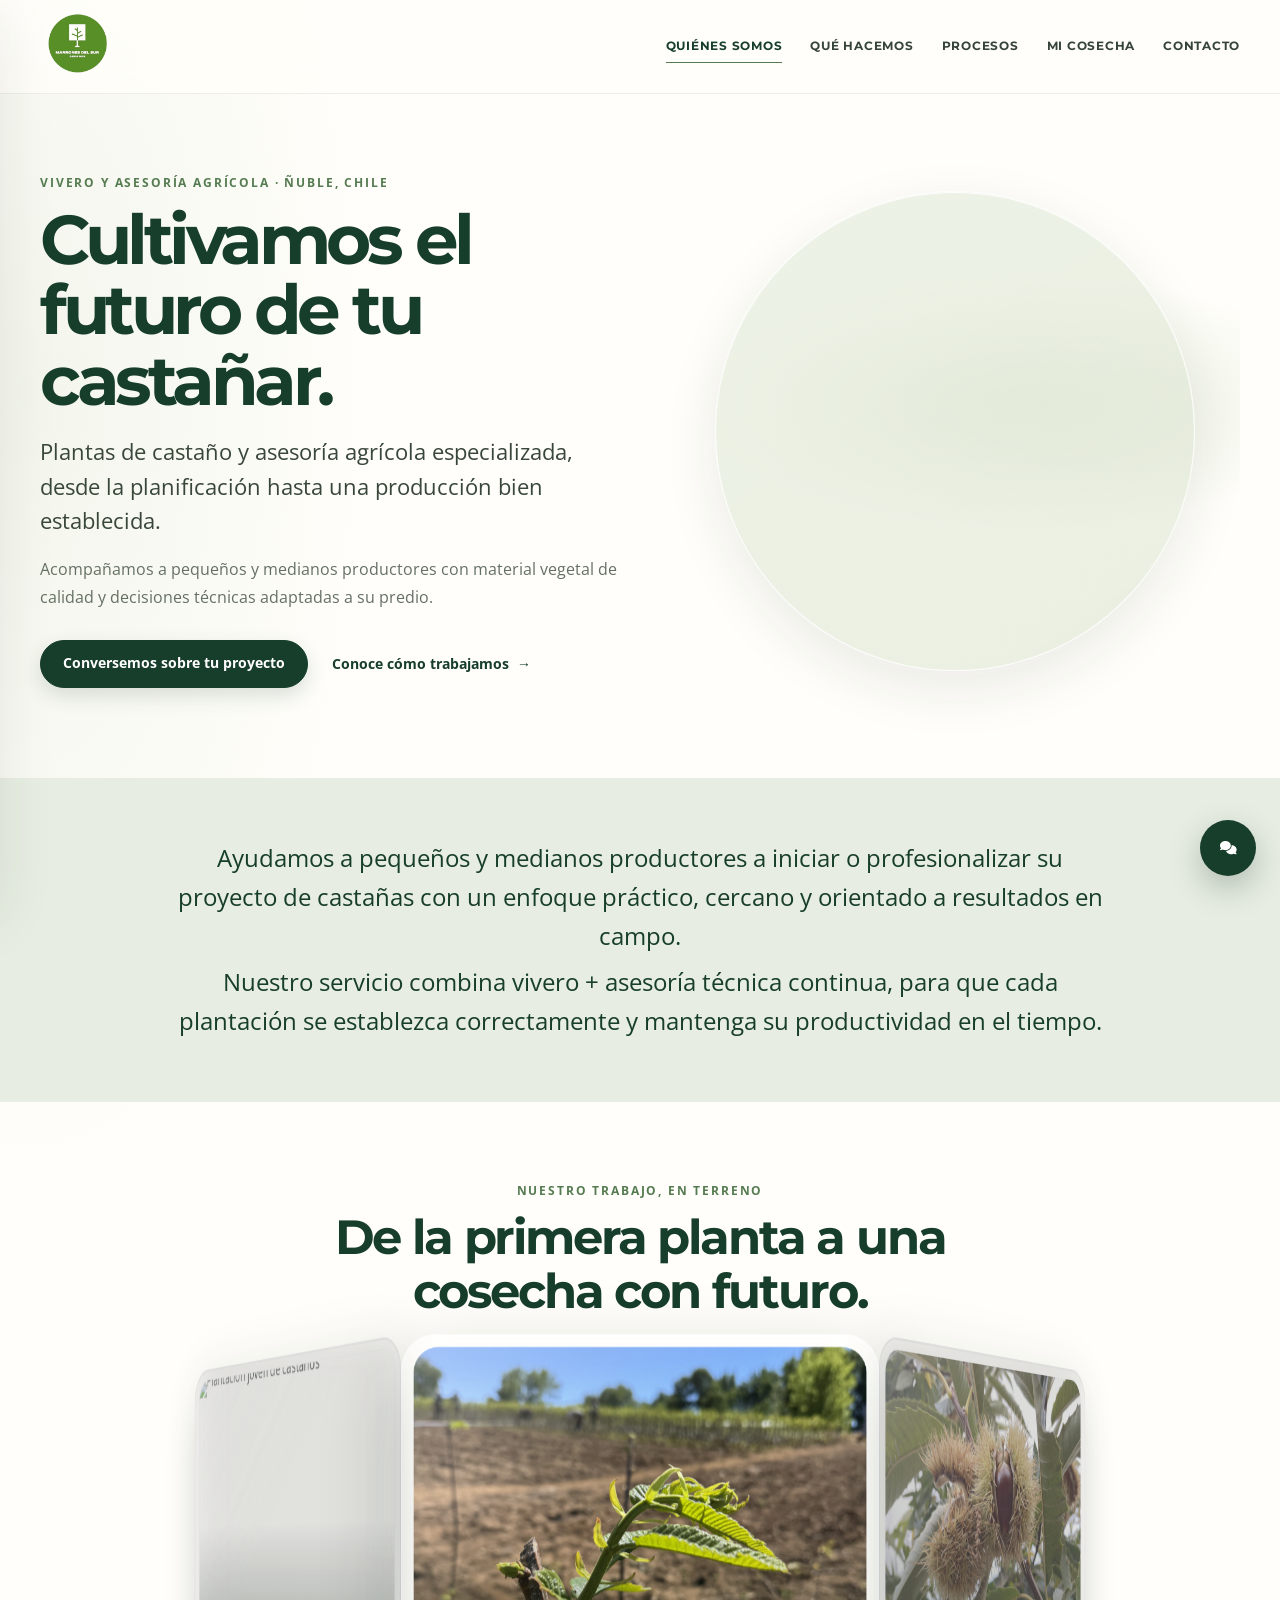
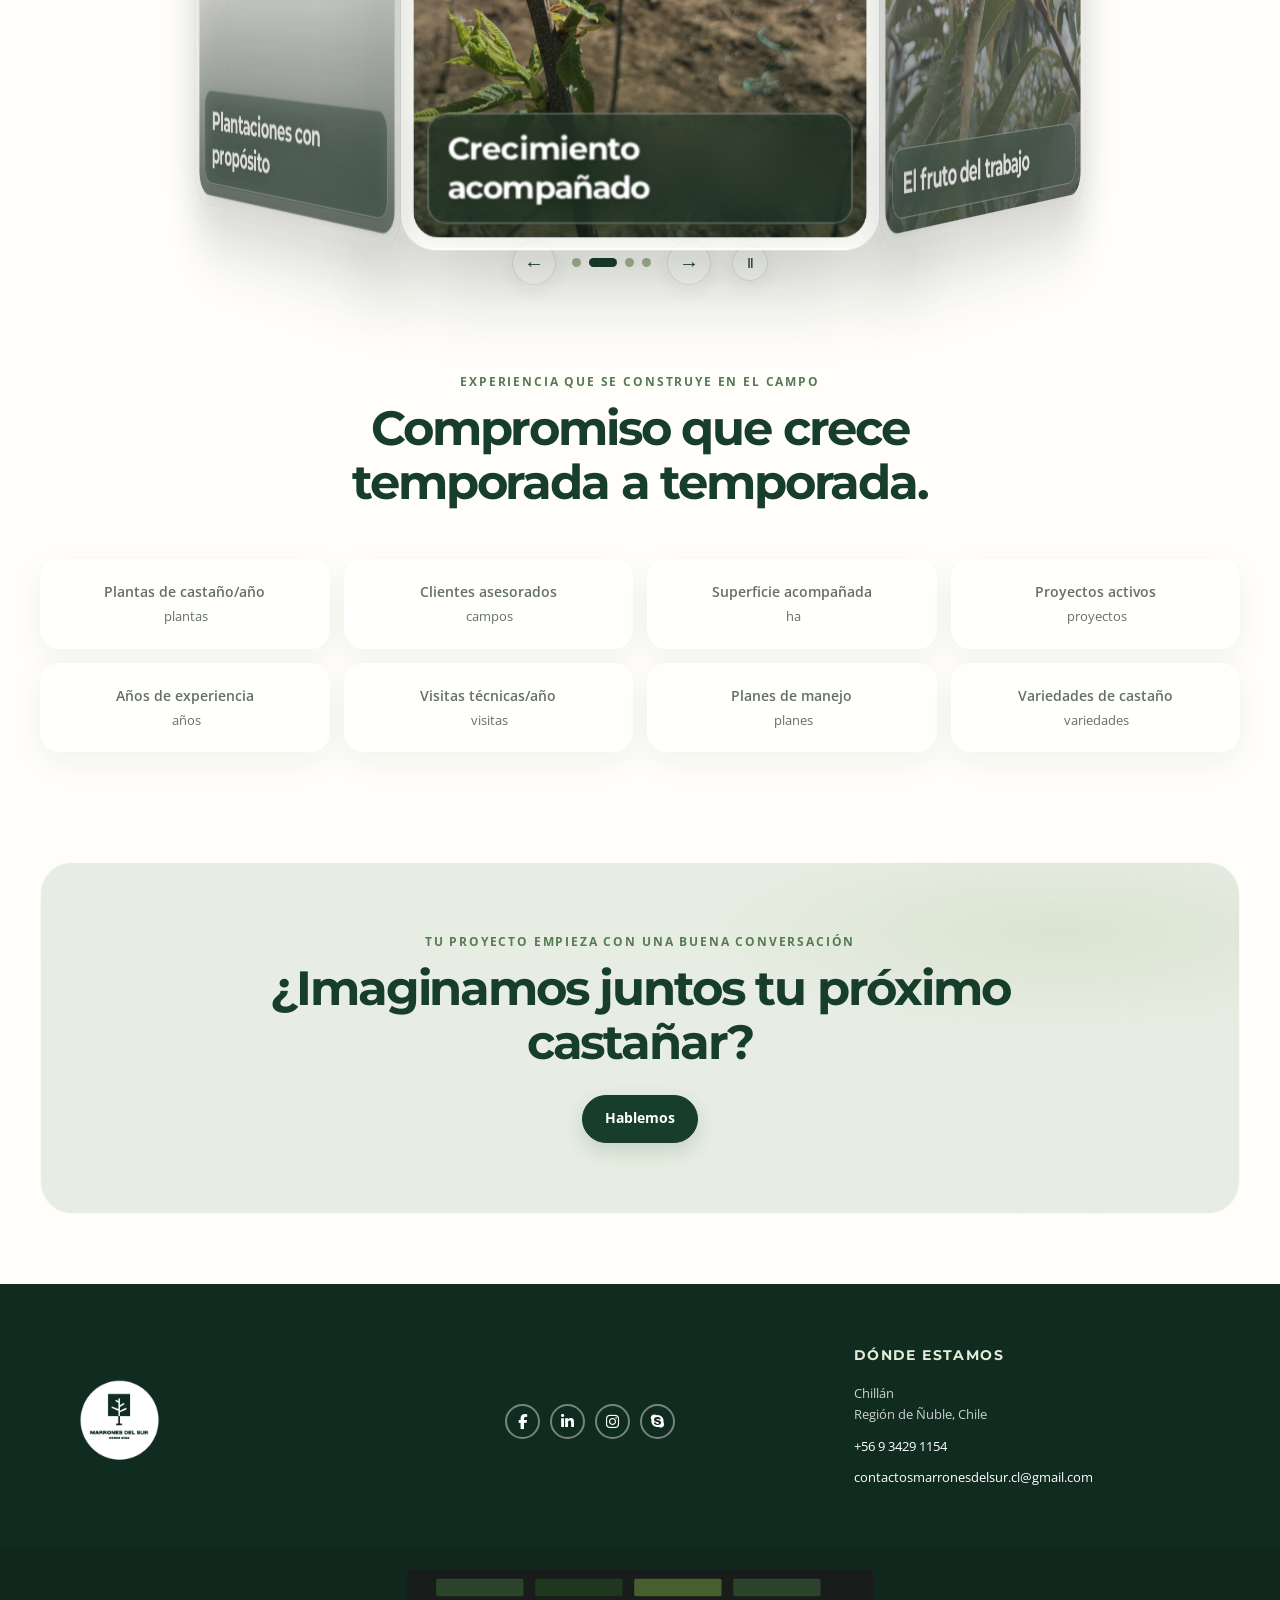
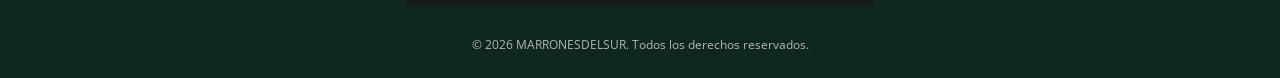
==== commit cda8cdb8: "Add files via upload" ====
--- a/index.html
+++ b/index.html
@@ -5,7 +5,7 @@
     <meta name="viewport" content="width=device-width, initial-scale=1.0">
     <title>Marrones del Sur — Plantas y asesoría agrícola</title>
     <meta name="description" content="Vivero de plantas de castaño y asesoría agrícola en Ñuble, Chile. Acompañamos proyectos de plantación desde el diseño hasta la producción.">
-    <link rel="stylesheet" href="styles.css">
+    <link rel="stylesheet" href="styles.css?v=mobile-menu-layer">
     <link rel="preconnect" href="https://fonts.googleapis.com">
     <link rel="preconnect" href="https://fonts.gstatic.com" crossorigin>
     <link href="https://fonts.googleapis.com/css2?family=Montserrat:wght@400;700;900&family=Open+Sans:wght@400;700&display=swap" rel="stylesheet">
@@ -234,6 +234,6 @@
             </form>
         </div>
     </div>
-    <script src="script.js"></script>
+    <script src="script.js?v=mobile-menu-layer"></script>
 </body>
 </html>
--- a/styles.css
+++ b/styles.css
@@ -1903,7 +1903,7 @@
 .site-header {
     position: sticky;
     top: 0;
-    z-index: 1000;
+    z-index: 10000;
     background: rgba(255, 254, 250, 0.86);
     border-bottom: 1px solid rgba(31, 57, 39, 0.08);
     backdrop-filter: blur(18px);
@@ -1965,6 +1965,8 @@
 }
 
 .mobile-menu-trigger {
+    position: relative;
+    z-index: 10001;
     color: var(--forest);
 }
 
@@ -2658,16 +2660,14 @@
 .plant-card:nth-child(5) { animation-delay: 320ms; }
 .plant-card:nth-child(6) { animation-delay: 400ms; }
 
-.plantas-grid.is-revealing .plant-card {
-    opacity: 0;
-    transform: translateY(1.6rem);
-    animation: none;
-    transition: opacity 700ms ease, transform 700ms cubic-bezier(0.2, 0.72, 0.2, 1);
-}
-
-.plantas-grid.is-revealing .plant-card.is-visible {
-    opacity: 1;
-    transform: translateY(0);
+@keyframes process-card-from-left {
+    from { opacity: 0; transform: translateX(-42vw); }
+    to { opacity: 1; transform: translateX(0); }
+}
+
+@keyframes process-card-from-right {
+    from { opacity: 0; transform: translateX(42vw); }
+    to { opacity: 1; transform: translateX(0); }
 }
 
 .plant-card img {
@@ -3273,6 +3273,31 @@
     .plant-card {
         padding: 0.8rem 0.8rem 1.8rem;
         border-radius: 1.8rem;
+        animation: none;
+    }
+
+    .page-plantas .plantas-grid.plantas-grid--entrance-ready:not(.plantas-grid--entrance-active) .plant-card {
+        opacity: 0;
+    }
+
+    .page-plantas .plantas-grid.plantas-grid--entrance-active .plant-card {
+        animation-duration: 1200ms;
+        animation-timing-function: cubic-bezier(0.2, 0.72, 0.2, 1);
+        animation-fill-mode: both;
+    }
+
+    .page-plantas .plantas-grid.plantas-grid--entrance-active .plant-card:nth-child(2) { animation-delay: 180ms; }
+    .page-plantas .plantas-grid.plantas-grid--entrance-active .plant-card:nth-child(3) { animation-delay: 360ms; }
+    .page-plantas .plantas-grid.plantas-grid--entrance-active .plant-card:nth-child(4) { animation-delay: 540ms; }
+    .page-plantas .plantas-grid.plantas-grid--entrance-active .plant-card:nth-child(5) { animation-delay: 720ms; }
+    .page-plantas .plantas-grid.plantas-grid--entrance-active .plant-card:nth-child(6) { animation-delay: 900ms; }
+
+    .page-plantas .plantas-grid.plantas-grid--entrance-active .plant-card:nth-child(odd) {
+        animation-name: process-card-from-left;
+    }
+
+    .page-plantas .plantas-grid.plantas-grid--entrance-active .plant-card:nth-child(even) {
+        animation-name: process-card-from-right;
     }
 
     .plant-card img {
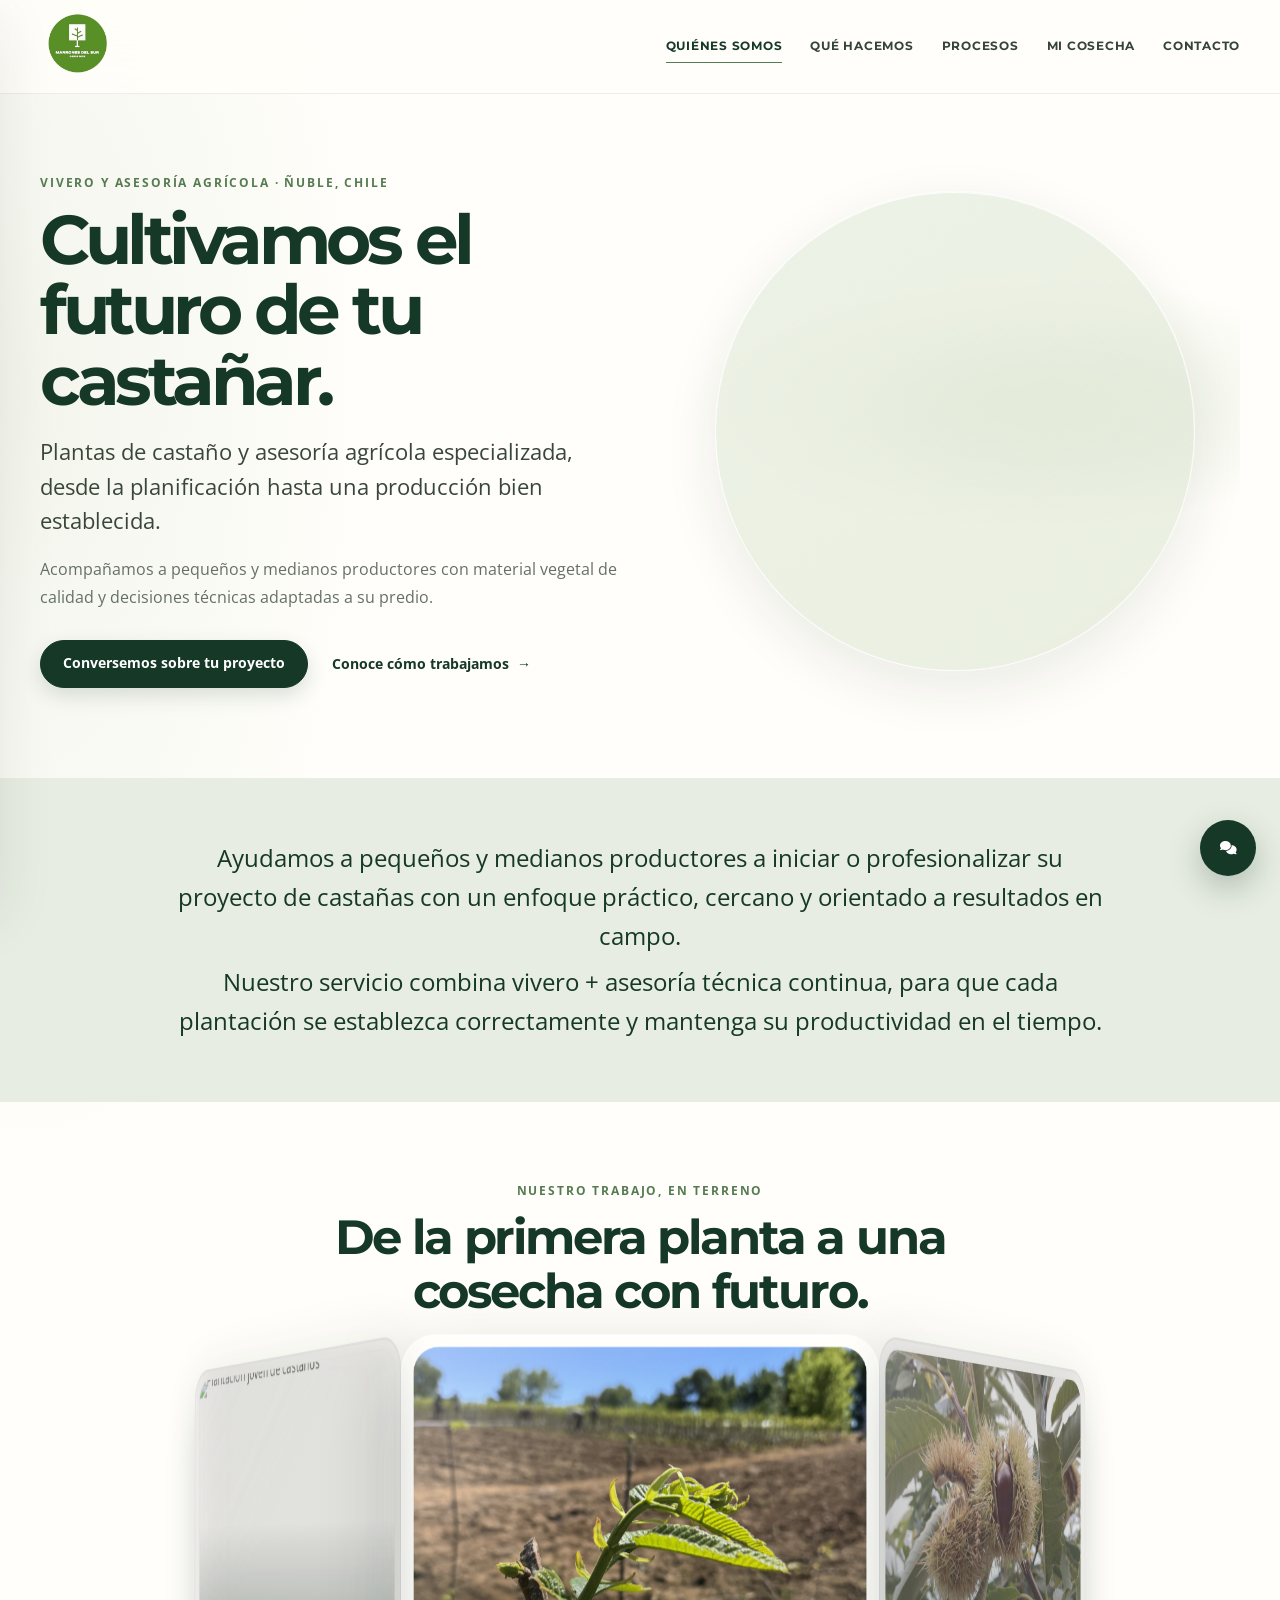
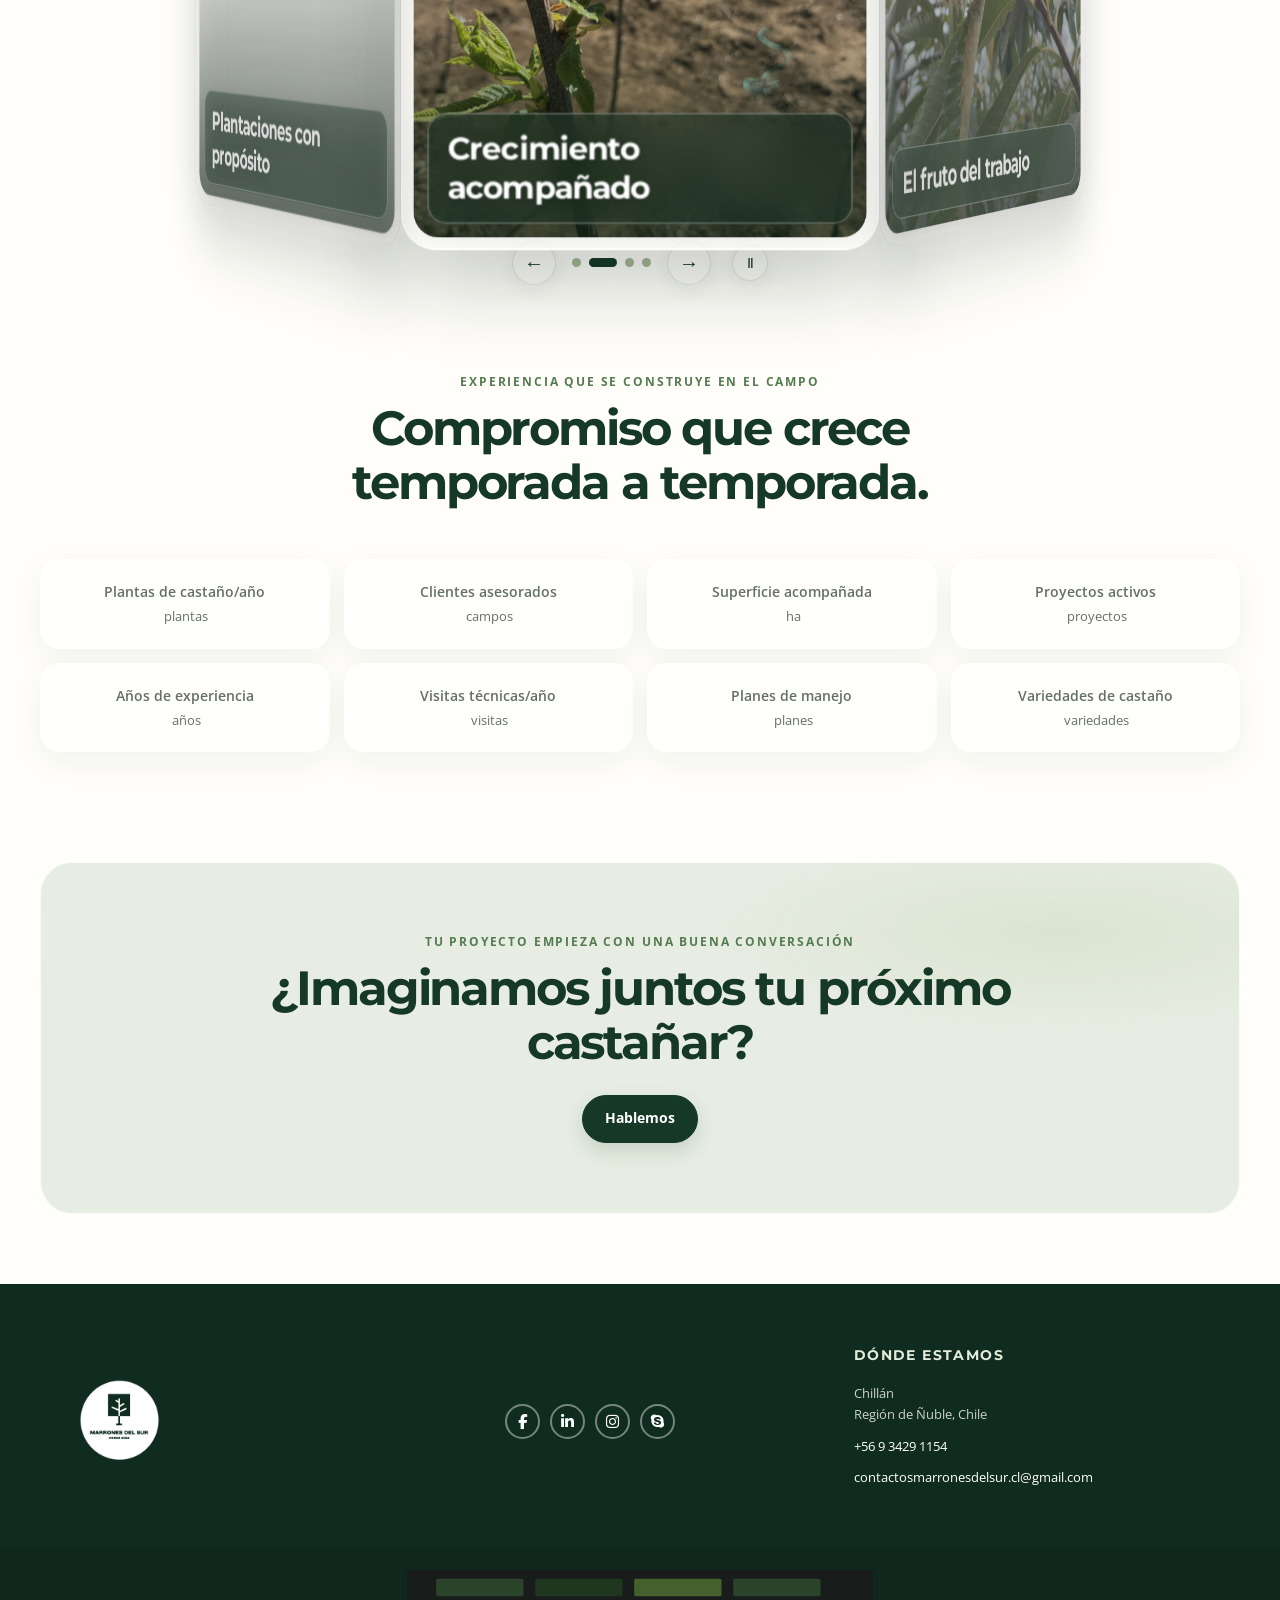
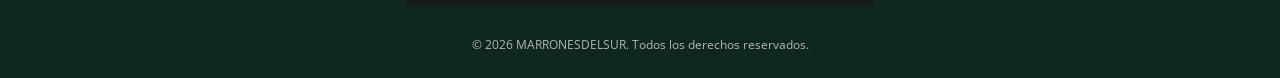
==== commit 98ad0a85: "Add files via upload" ====
--- a/index.html
+++ b/index.html
@@ -5,7 +5,7 @@
     <meta name="viewport" content="width=device-width, initial-scale=1.0">
     <title>Marrones del Sur — Plantas y asesoría agrícola</title>
     <meta name="description" content="Vivero de plantas de castaño y asesoría agrícola en Ñuble, Chile. Acompañamos proyectos de plantación desde el diseño hasta la producción.">
-    <link rel="stylesheet" href="styles.css?v=mobile-menu-layer">
+    <link rel="stylesheet" href="styles.css?v=heading-chat-color-stability-1">
     <link rel="preconnect" href="https://fonts.googleapis.com">
     <link rel="preconnect" href="https://fonts.gstatic.com" crossorigin>
     <link href="https://fonts.googleapis.com/css2?family=Montserrat:wght@400;700;900&family=Open+Sans:wght@400;700&display=swap" rel="stylesheet">
@@ -73,6 +73,7 @@
                                         <source src="assets/img/video1.mp4" type="video/mp4">
                                         Tu navegador no admite la reproducción de video.
                                     </video>
+                                    <span class="hero-video-shield" aria-hidden="true"></span>
                                 </figure>
                             </div>
                         </section>
@@ -234,6 +235,6 @@
             </form>
         </div>
     </div>
-    <script src="script.js?v=mobile-menu-layer"></script>
+    <script src="script.js?v=desktop-video-controls-2"></script>
 </body>
 </html>
--- a/styles.css
+++ b/styles.css
@@ -777,7 +777,7 @@
     margin: 0 0 1rem;
     font-family: Montserrat, Arial, sans-serif;
     font-size: 4rem;
-    color: #003300;
+    color: var(--forest);
     line-height: 1.15;
 }
 
@@ -794,7 +794,7 @@
 
 .page-section h2 {
     margin: 0 0 1.6rem;
-    color: #003300;
+    color: var(--forest);
     font-family: Montserrat, Arial, sans-serif;
     font-size: 2.8rem;
 }
@@ -873,7 +873,7 @@
     max-width: 900px;
     margin: 0 auto;
     text-align: center;
-    color: #003300;
+    color: var(--forest);
     font-size: 3rem;
     font-weight: 300;
     line-height: 1.35;
@@ -885,7 +885,7 @@
 
 .oqf-title {
     margin: 0;
-    color: #003300;
+    color: var(--forest);
     font-size: 4rem;
     font-weight: 900;
     font-family: Montserrat, Arial, sans-serif;
@@ -1144,7 +1144,7 @@
     margin: 0;
     font-family: Montserrat, Arial, sans-serif;
     font-size: 3.6rem;
-    color: #333;
+    color: var(--forest);
     font-weight: 700;
 }
 
@@ -1498,7 +1498,7 @@
     margin: 0;
     font-family: Montserrat, Arial, sans-serif;
     font-size: 3.6rem;
-    color: #333;
+    color: var(--forest);
     font-weight: 700;
 }
 
@@ -1838,7 +1838,7 @@
 
 /* Marrones del Sur — sistema visual */
 :root {
-    --forest: #173d2b;
+    --forest: #153827;
     --forest-deep: #102c20;
     --leaf: #557b50;
     --moss: #a7b996;
@@ -1987,6 +1987,13 @@
     color: var(--forest);
     border-bottom-color: var(--line);
     font-weight: 700;
+}
+
+@media (max-width: 768px) {
+    .primary-mobile-menu a:hover {
+        color: var(--forest);
+        background-color: #b7d889;
+    }
 }
 
 .mobile-menu-shadow {
@@ -2954,6 +2961,18 @@
 .mycosecha-card:nth-child(4) { animation-delay: 210ms; }
 .mycosecha-card:nth-child(5) { animation-delay: 280ms; }
 .mycosecha-card:nth-child(6) { animation-delay: 350ms; }
+
+.mycosecha-gallery.mycosecha-gallery--entrance-ready .mycosecha-card {
+    opacity: 0;
+    transform: translateY(1.8rem);
+    animation: none;
+    transition: opacity 1100ms ease, transform 1100ms cubic-bezier(0.2, 0.72, 0.2, 1);
+}
+
+.mycosecha-gallery.mycosecha-gallery--entrance-active .mycosecha-card {
+    opacity: 1;
+    transform: translateY(0);
+}
 
 .mycosecha-card img {
     aspect-ratio: 1.35 / 1;
@@ -3564,6 +3583,36 @@
     background: transparent;
 }
 
+.hero-video-shield {
+    display: none;
+}
+
+@media (min-width: 769px) {
+    .hero-video {
+        pointer-events: none;
+    }
+
+    .hero-video-shield {
+        position: absolute;
+        inset: 1.4rem;
+        z-index: 2;
+        display: block;
+        border-radius: 50%;
+        background: transparent;
+        pointer-events: auto;
+    }
+
+    .hero-video::-webkit-media-controls,
+    .hero-video::-webkit-media-controls-enclosure,
+    .hero-video::-webkit-media-controls-overlay-play-button,
+    .hero-video::-webkit-media-controls-start-playback-button,
+    .hero-video::-webkit-media-controls-play-button,
+    .hero-video::-webkit-media-controls-picture-in-picture-button,
+    .hero-video::-webkit-media-controls-fullscreen-button {
+        display: none !important;
+    }
+}
+
 .gallery-controls {
     display: flex;
     align-items: center;
@@ -3692,6 +3741,21 @@
         width: 4rem;
         height: 4rem;
     }
+}
+
+.site-content h1,
+.site-content h2 {
+    color: var(--forest) !important;
+    transition: none !important;
+}
+
+.chatbot-widget .chatbot-toggle,
+.chatbot-widget .chatbot-toggle:hover,
+.chatbot-widget .chatbot-toggle:focus,
+.chatbot-widget .chatbot-toggle:active {
+    color: #fff !important;
+    background-color: var(--forest) !important;
+    filter: none;
 }
 
 @media (max-width: 420px) {
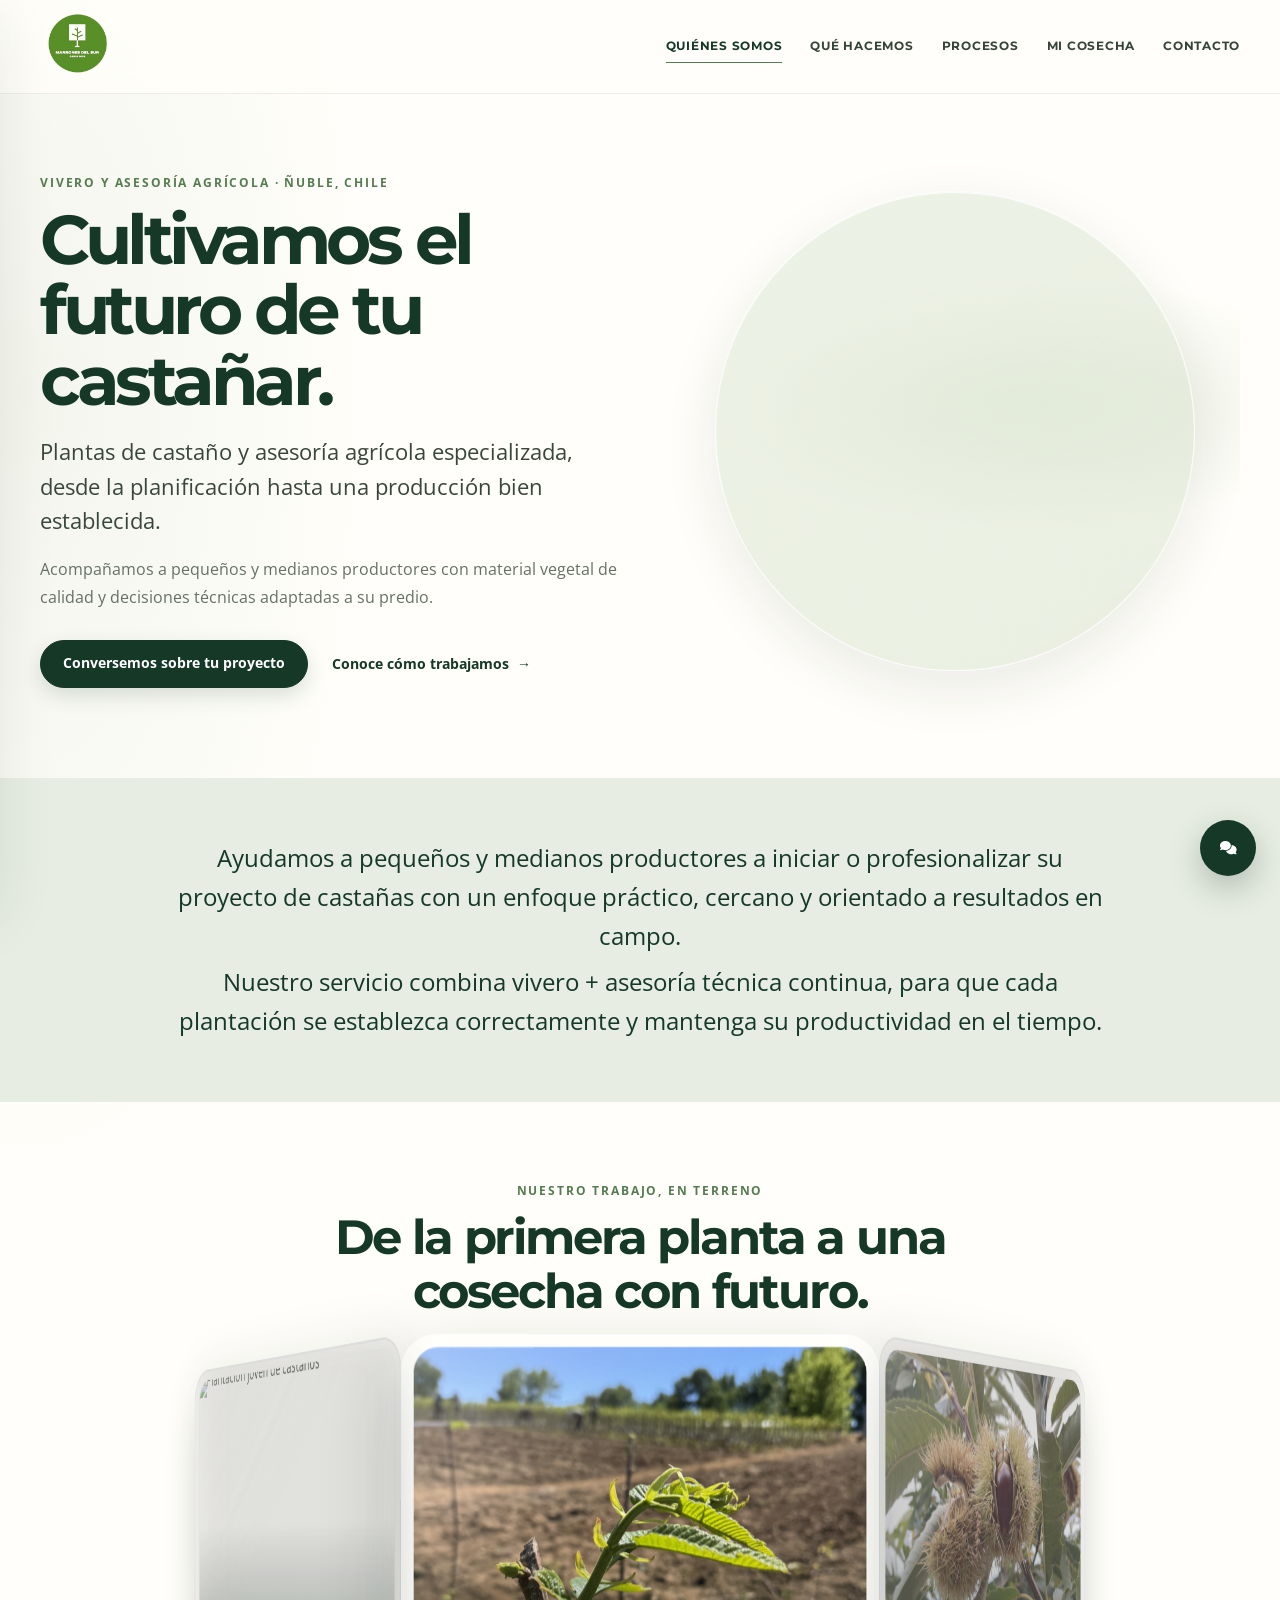
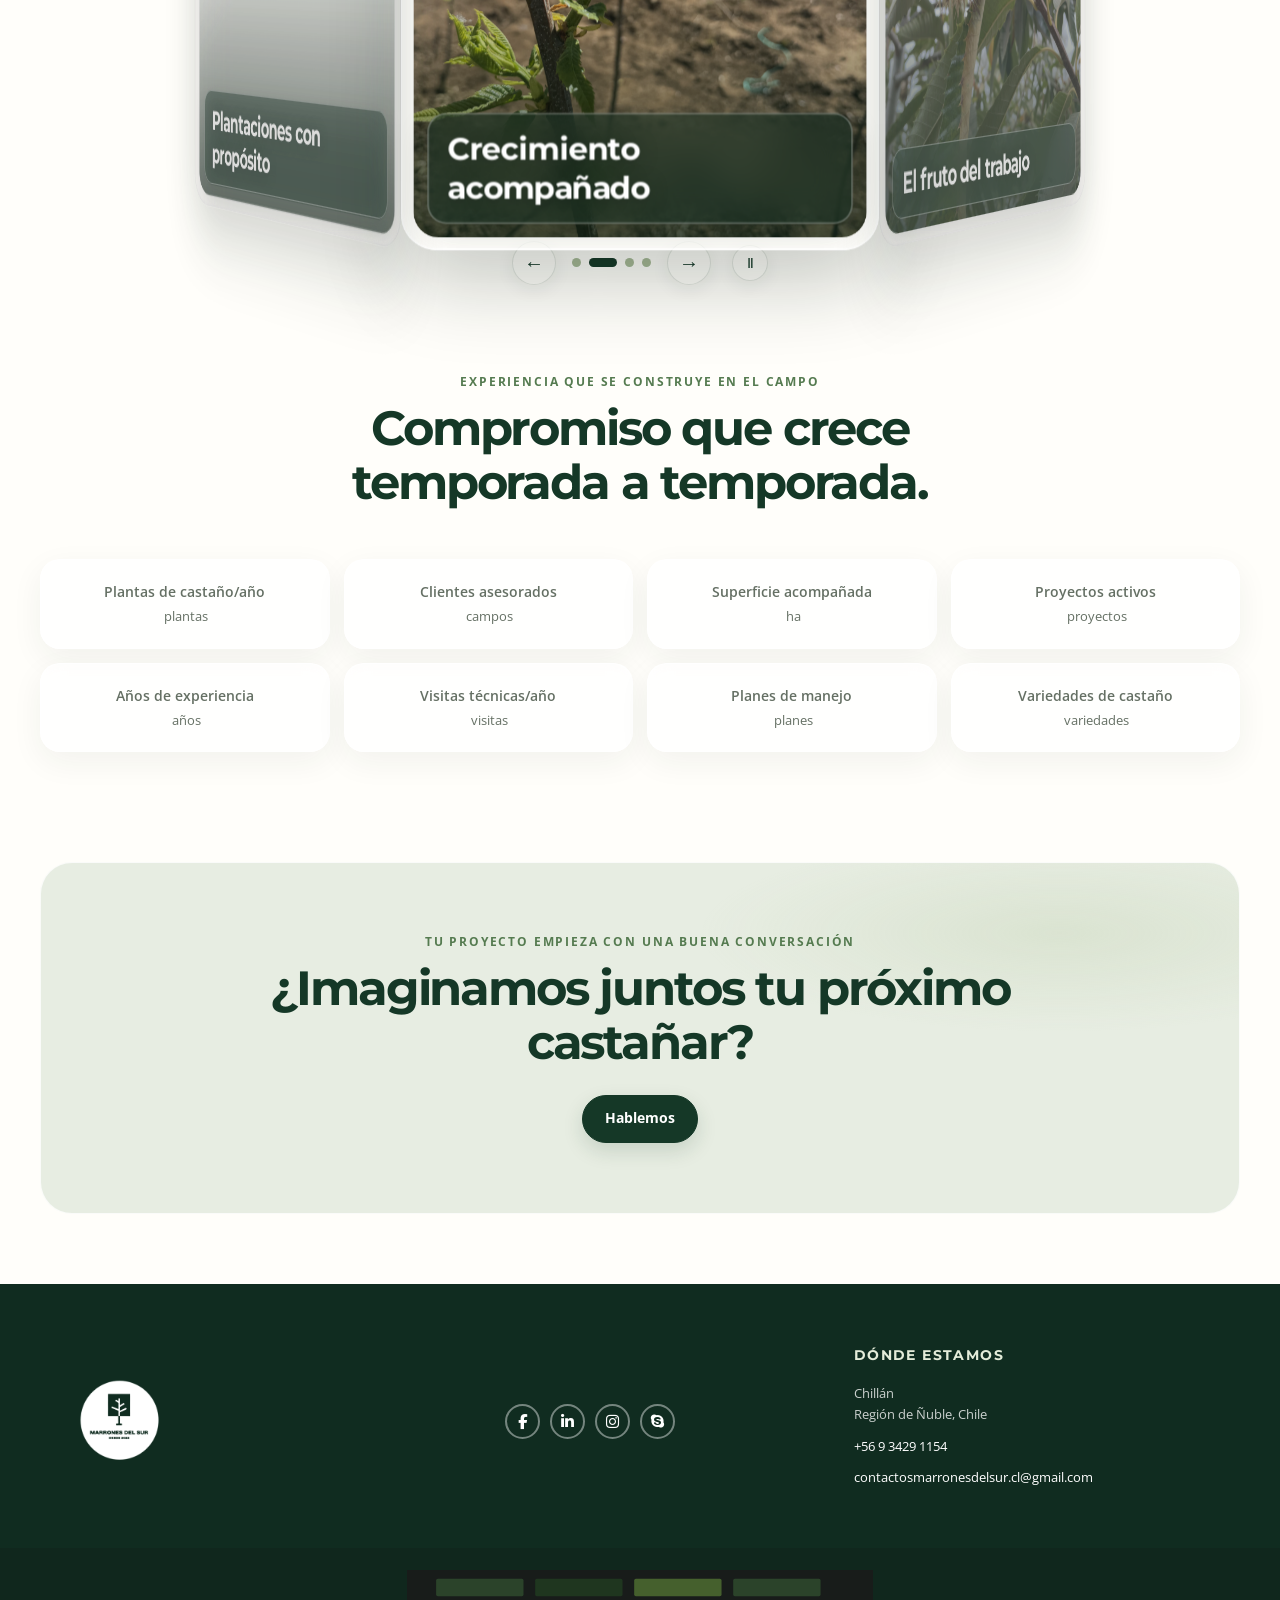
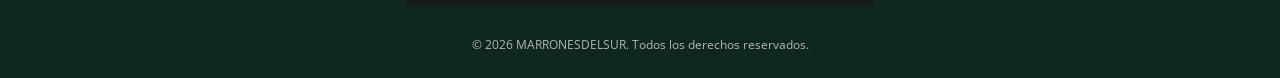
==== commit f861cf3f: "Add files via upload" ====
--- a/index.html
+++ b/index.html
@@ -5,6 +5,22 @@
     <meta name="viewport" content="width=device-width, initial-scale=1.0">
     <title>Marrones del Sur — Plantas y asesoría agrícola</title>
     <meta name="description" content="Vivero de plantas de castaño y asesoría agrícola en Ñuble, Chile. Acompañamos proyectos de plantación desde el diseño hasta la producción.">
+    <style>
+        .site-content h1,
+        .site-content h2 {
+            color: #153827 !important;
+            transition: none !important;
+        }
+
+        .chatbot-widget .chatbot-toggle,
+        .chatbot-widget .chatbot-toggle:hover,
+        .chatbot-widget .chatbot-toggle:focus,
+        .chatbot-widget .chatbot-toggle:active {
+            color: #fff !important;
+            background-color: #153827 !important;
+            filter: none;
+        }
+    </style>
     <link rel="stylesheet" href="styles.css?v=heading-chat-color-stability-1">
     <link rel="preconnect" href="https://fonts.googleapis.com">
     <link rel="preconnect" href="https://fonts.gstatic.com" crossorigin>
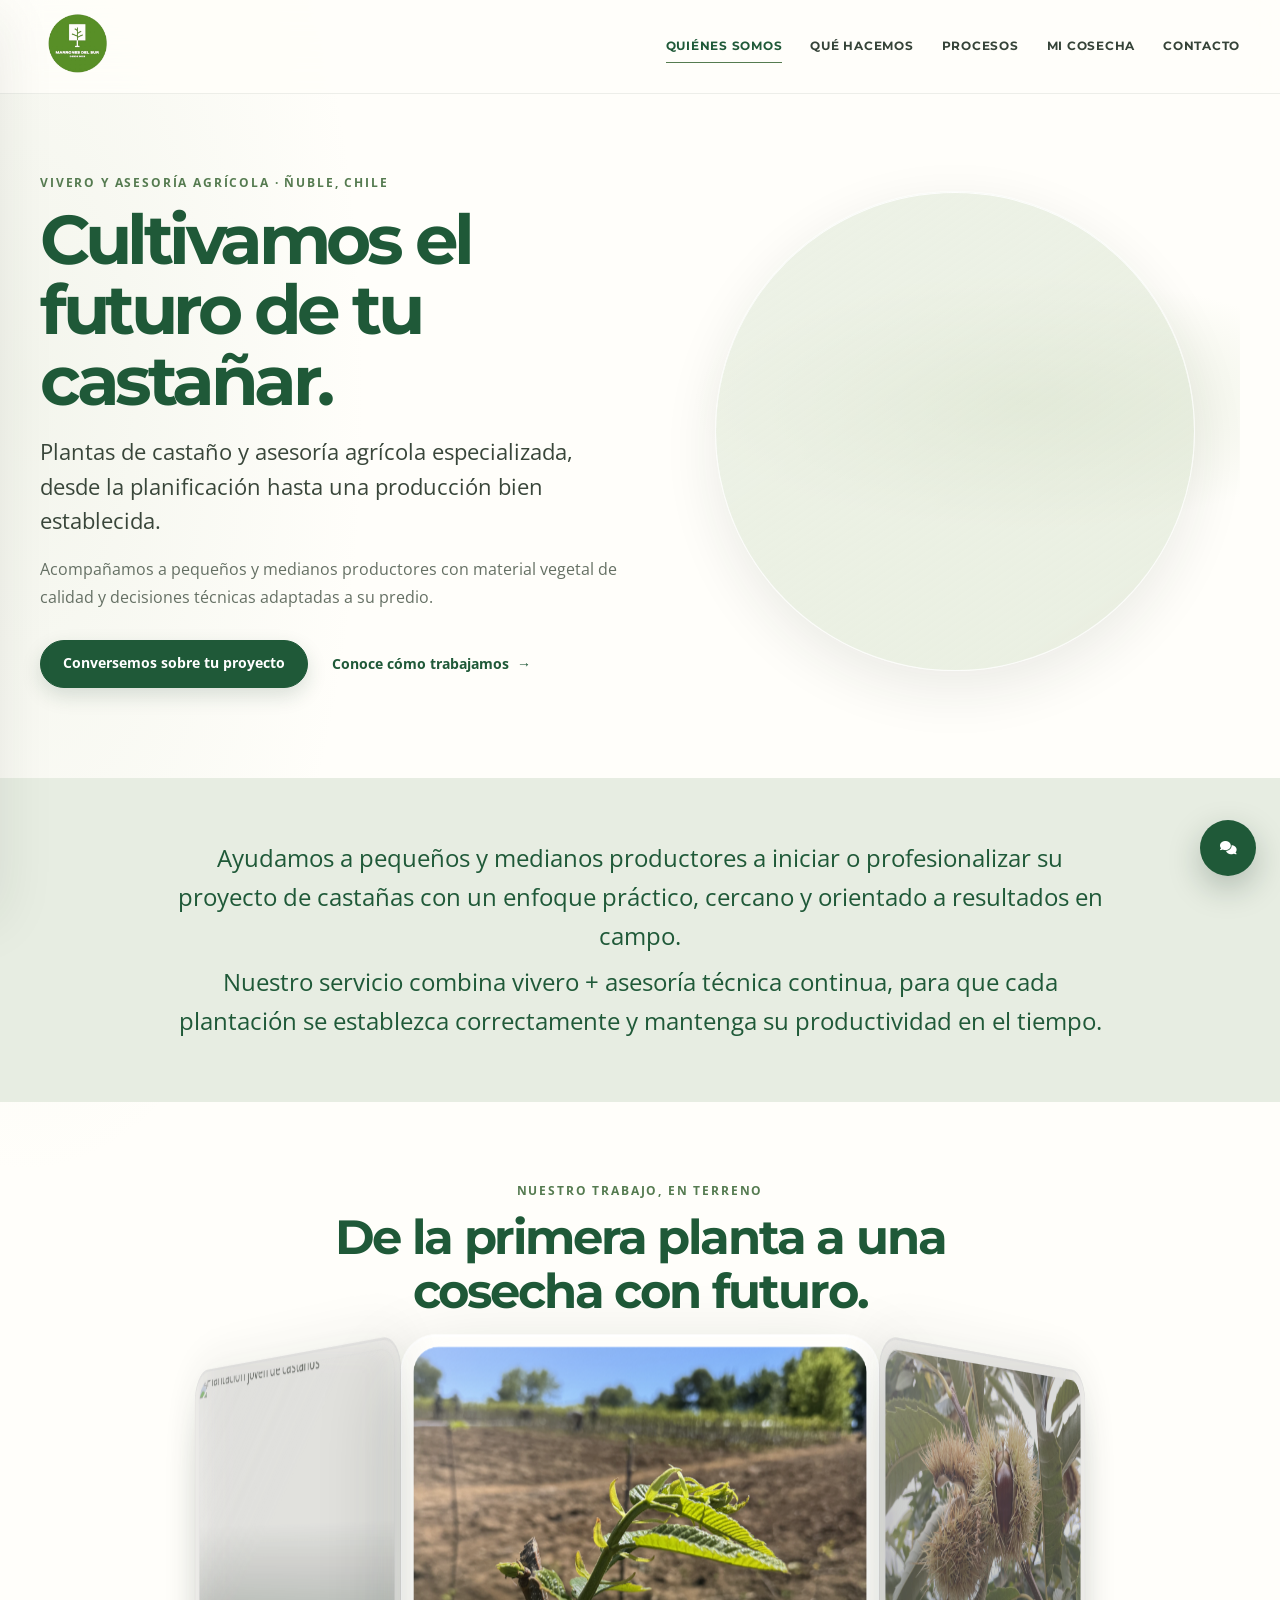
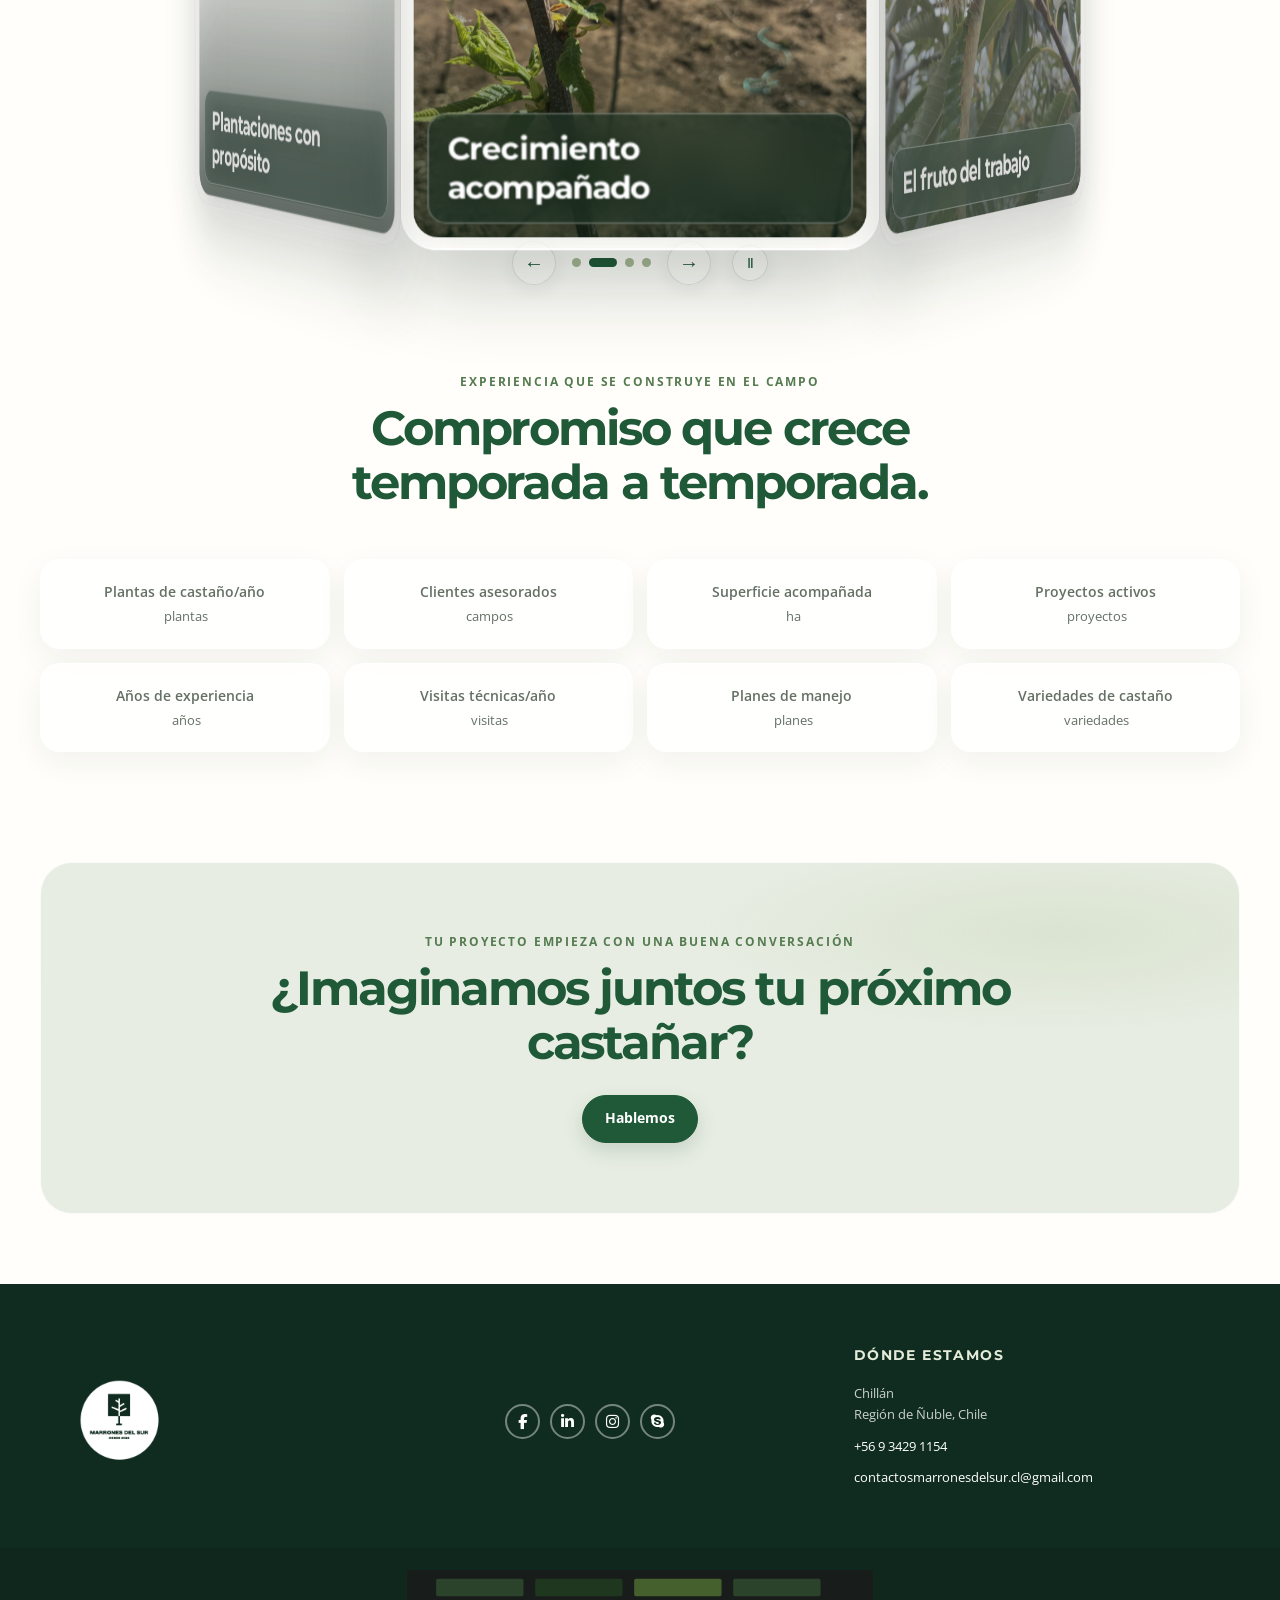
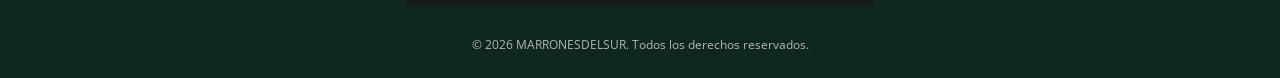
==== commit 040430ec: "Add files via upload" ====
--- a/index.html
+++ b/index.html
@@ -8,7 +8,7 @@
     <style>
         .site-content h1,
         .site-content h2 {
-            color: #153827 !important;
+            color: #1f5938 !important;
             transition: none !important;
         }
 
@@ -17,11 +17,11 @@
         .chatbot-widget .chatbot-toggle:focus,
         .chatbot-widget .chatbot-toggle:active {
             color: #fff !important;
-            background-color: #153827 !important;
+            background-color: #1f5938 !important;
             filter: none;
         }
     </style>
-    <link rel="stylesheet" href="styles.css?v=heading-chat-color-stability-1">
+    <link rel="stylesheet" href="styles.css?v=heading-chat-green-visible-1">
     <link rel="preconnect" href="https://fonts.googleapis.com">
     <link rel="preconnect" href="https://fonts.gstatic.com" crossorigin>
     <link href="https://fonts.googleapis.com/css2?family=Montserrat:wght@400;700;900&family=Open+Sans:wght@400;700&display=swap" rel="stylesheet">
--- a/styles.css
+++ b/styles.css
@@ -1838,7 +1838,7 @@
 
 /* Marrones del Sur — sistema visual */
 :root {
-    --forest: #153827;
+    --forest: #1f5938;
     --forest-deep: #102c20;
     --leaf: #557b50;
     --moss: #a7b996;
@@ -3745,7 +3745,7 @@
 
 .site-content h1,
 .site-content h2 {
-    color: var(--forest) !important;
+    color: #1f5938 !important;
     transition: none !important;
 }
 
@@ -3754,7 +3754,7 @@
 .chatbot-widget .chatbot-toggle:focus,
 .chatbot-widget .chatbot-toggle:active {
     color: #fff !important;
-    background-color: var(--forest) !important;
+    background-color: #1f5938 !important;
     filter: none;
 }
 
